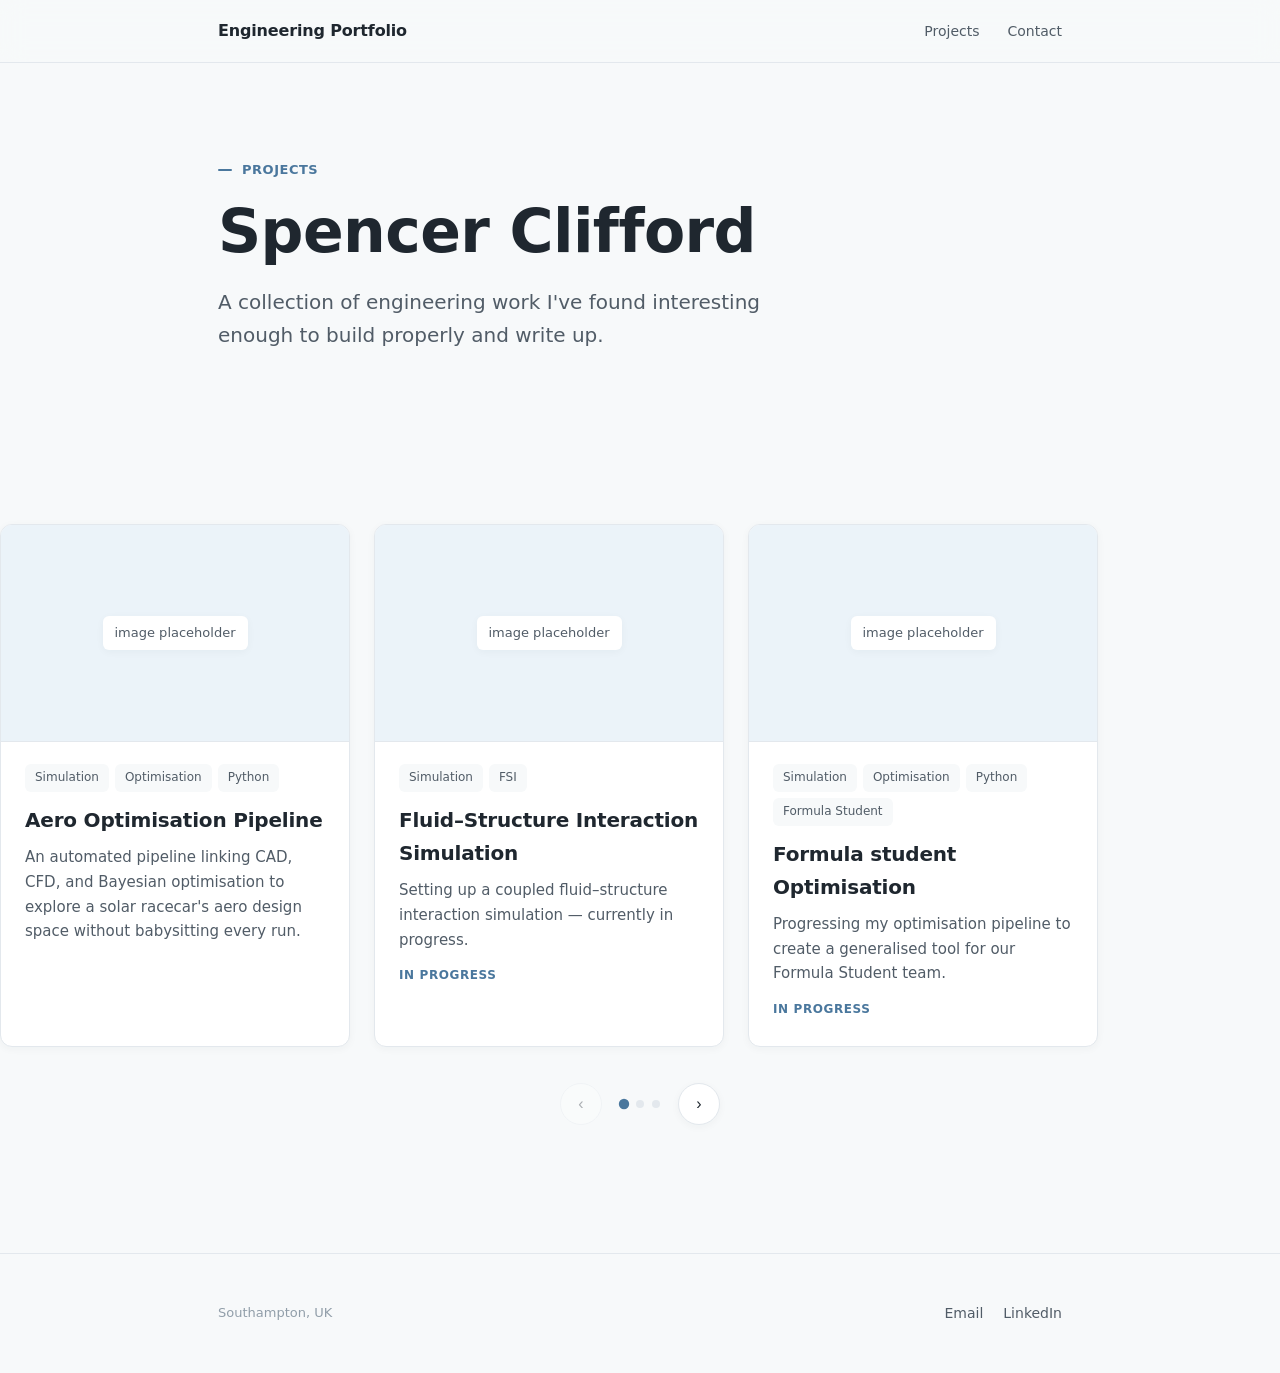
==== index.html @ 6e12949c "Initial commit" ====
<!DOCTYPE html>
<html lang="en">
<head>
<meta charset="UTF-8">
<meta name="viewport" content="width=device-width, initial-scale=1.0">
<title>Spencer Clifford - Projects</title>
<link rel="preconnect" href="https://fonts.googleapis.com">
<link rel="preconnect" href="https://fonts.gstatic.com" crossorigin>
<link href="https://fonts.googleapis.com/css2?family=Big+Shoulders:wght@600;700;800;900&family=Source+Sans+3:wght@400;500;600&family=JetBrains+Mono:wght@400;500;600&display=swap" rel="stylesheet">
<link rel="stylesheet" href="style.css">
</head>
<body>

<!--
  HOW TO ADD A NEW PROJECT
  1. Copy /project-template.html into /projects/ and rename it (e.g. projects/my-new-project.html).
  2. Fill in the bracketed placeholders in that file.
  3. Copy one <a class="project-card">...</a> block below, edit the title/tags/summary,
     point the href at your new file, and set the thumbnail label.
-->

<header class="site">
  <nav class="nav">
    <a class="brand" href="index.html">Engineering Portfolio</a>
    <ul>
      <li><a class="navlink" href="#projects">Projects</a></li>
      <li><a class="navlink" href="#contact">Contact</a></li>
    </ul>
  </nav>
</header>

<section class="hero">
  <div class="wrap">
    <div class="eyebrow">Projects</div>
    <h1>Spencer Clifford</h1>
    <p class="lede">A collection of engineering work I've found interesting enough to build properly and write up.</p>
  </div>
</section>

<section class="grid-section" id="projects">

  <div class="carousel-track" id="carouselTrack">

      <a class="project-card" href="projects/optimisation-pipeline.html">
        <div class="card-thumb"><span>image placeholder</span></div>
        <div class="card-body">
          <div class="tags">
            <span class="tag">Simulation</span>
            <span class="tag">Optimisation</span>
            <span class="tag">Python</span>
          </div>
          <h3>Aero Optimisation Pipeline</h3>
          <p>An automated pipeline linking CAD, CFD, and Bayesian optimisation to explore a solar racecar's aero design space without babysitting every run.</p>
        </div>
      </a>

      <a class="project-card" href="projects/fsi-simulation.html">
        <div class="card-thumb"><span>image placeholder</span></div>
        <div class="card-body">
          <div class="tags">
            <span class="tag">Simulation</span>
            <span class="tag">FSI</span>
          </div>
          <h3>Fluid–Structure Interaction Simulation</h3>
          <p>Setting up a coupled fluid–structure interaction simulation — currently in progress.</p>
          <span class="card-status">In progress</span>
        </div>
      </a>

            <a class="project-card" href="projects/sufst-optimisation.html">
        <div class="card-thumb"><span>image placeholder</span></div>
        <div class="card-body">
          <div class="tags">
            <span class="tag">Simulation</span>
            <span class="tag">Optimisation</span>
            <span class="tag">Python</span>
            <span class="tag">Formula Student</span>
          </div>
          <h3>Formula student Optimisation</h3>
          <p>Progressing my optimisation pipeline to create a generalised tool for our Formula Student team.</p>
          <span class="card-status">In progress</span>
        </div>
      </a>

  </div>

  <div class="wrap">
    <div class="carousel-controls">
      <button class="carousel-btn prev" type="button" aria-label="Previous project">‹</button>
      <div class="carousel-dots" id="carouselDots"></div>
      <button class="carousel-btn next" type="button" aria-label="Next project">›</button>
    </div>
  </div>
</section>

<footer class="site" id="contact">
  <div class="wrap">
    <div class="footer-inner">
      <div class="copyline">Southampton, UK</div>
      <div class="footer-links">
        <a href="mailto:spencercliff@outlook.com">Email</a>
        <a href="https://www.linkedin.com/in/spencer-clifford-a9a037270" target="_blank" rel="noopener">LinkedIn</a>
      </div>
    </div>
  </div>
</footer>

<script>
(function(){
  const track = document.getElementById('carouselTrack');
  if(!track) return;
  const cards = Array.from(track.children);
  const prevBtn = document.querySelector('.carousel-btn.prev');
  const nextBtn = document.querySelector('.carousel-btn.next');
  const dotsWrap = document.getElementById('carouselDots');

  cards.forEach((_, i) => {
    const dot = document.createElement('button');
    dot.type = 'button';
    dot.className = 'dot';
    dot.setAttribute('aria-label', 'Go to project ' + (i + 1));
    dot.addEventListener('click', () => scrollToCard(i));
    dotsWrap.appendChild(dot);
  });
  const dots = Array.from(dotsWrap.children);

  function scrollToCard(i){
    track.scrollTo({ left: cards[i].offsetLeft - track.offsetLeft, behavior: 'smooth' });
  }

  function currentIndex(){
    let closest = 0, closestDist = Infinity;
    cards.forEach((card, i) => {
      const dist = Math.abs((card.offsetLeft - track.offsetLeft) - track.scrollLeft);
      if(dist < closestDist){ closestDist = dist; closest = i; }
    });
    return closest;
  }

  function updateUI(){
    const i = currentIndex();
    dots.forEach((d, idx) => d.classList.toggle('active', idx === i));
    if(prevBtn) prevBtn.disabled = i === 0;
    if(nextBtn) nextBtn.disabled = i === cards.length - 1;
  }

  let raf;
  track.addEventListener('scroll', () => {
    cancelAnimationFrame(raf);
    raf = requestAnimationFrame(updateUI);
  });

  if(prevBtn) prevBtn.addEventListener('click', () => scrollToCard(Math.max(0, currentIndex() - 1)));
  if(nextBtn) nextBtn.addEventListener('click', () => scrollToCard(Math.min(cards.length - 1, currentIndex() + 1)));

  updateUI();
})();
</script>
</body>
</html>
---- style.css ----
:root {
  --bg: #f7f9fa;
  --bg-panel: #ffffff;
  --ink: #1f272f;
  --ink-soft: #515c67;
  --ink-faint: #919ea9;
  --line: #e3e8ed;
  --accent: #4a779d;
  --accent-soft: #ebf3f9;
  --radius: 12px;
  --radius-sm: 6px;
  --wrap: 900;
  --shadow-sm: 0 2px 8px rgba(31, 39, 47, 0.04);
  --shadow-md: 0 8px 24px rgba(31, 39, 47, 0.07);
}

* { box-sizing: border-box; }
html { scroll-behavior: smooth; }
body {
  margin: 0;
  background: var(--bg);
  color: var(--ink);
  font-family: system-ui, -apple-system, BlinkMacSystemFont, 'Segoe UI', Roboto, sans-serif;
  font-size: 16px;
  line-height: 1.65;
  -webkit-font-smoothing: antialiased;
}

h1, h2, h3 {
  font-weight: 600;
  margin: 0;
  color: var(--ink);
  letter-spacing: -0.01em;
}

.mono {
  font-family: ui-monospace, 'SF Mono', Menlo, Monaco, Consolas, monospace;
}

a { color: inherit; }

:focus-visible {
  outline: 2px solid var(--accent);
  outline-offset: 3px;
}

img { max-width: 100%; display: block; }

.wrap { max-width: calc(var(--wrap) * 1px); margin: 0 auto; padding: 0 28px; }

header.site {
  position: sticky; top: 0; z-index: 50;
  background: rgba(247, 249, 250, 0.85);
  backdrop-filter: blur(12px);
  border-bottom: 1px solid var(--line);
}

.nav {
  display: flex; align-items: center; justify-content: space-between;
  padding: 18px 28px; max-width: calc(var(--wrap) * 1px); margin: 0 auto;
}

.nav .brand {
  font-weight: 600; font-size: 16px; letter-spacing: -0.01em;
  text-decoration: none;
}

.nav ul { list-style: none; display: flex; gap: 28px; margin: 0; padding: 0; }

.nav a.navlink {
  text-decoration: none; font-size: 14px; font-weight: 500;
  color: var(--ink-soft);
  transition: color .2s ease;
}

.nav a.navlink:hover { color: var(--accent); }

.hero { padding: 96px 0 64px; }

.eyebrow {
  font-size: 13px; font-weight: 600; letter-spacing: 0.04em;
  text-transform: uppercase; color: var(--accent); margin-bottom: 16px;
  display: flex; align-items: center; gap: 10px;
}

.eyebrow::before {
  content: ''; display: inline-block; width: 14px; height: 2px;
  background: var(--accent); border-radius: 2px;
}

.hero h1 {
  font-size: clamp(38px, 6vw, 60px); font-weight: 700;
  line-height: 1.15; margin-bottom: 18px;
}

.hero .lede {
  font-size: clamp(17px, 2vw, 20px); color: var(--ink-soft);
  max-width: 580px; font-weight: 400;
}

.grid-section { padding: 48px 0 88px; }

.carousel-track {
  display: flex;
  gap: 24px;
  overflow-x: auto;
  scroll-snap-type: x mandatory;
  scroll-behavior: smooth;
  margin-top: 32px;
  padding: 8px max(28px, calc(50vw - (calc(var(--wrap) * 1px) / 2))) 20px;
  scrollbar-width: thin;
  scrollbar-color: var(--line) transparent;
}

.carousel-track::-webkit-scrollbar { height: 6px; }
.carousel-track::-webkit-scrollbar-thumb { background: var(--line); border-radius: 6px; }
.carousel-track::-webkit-scrollbar-thumb:hover { background: var(--accent); }

.carousel-controls {
  display: flex; align-items: center; justify-content: center;
  gap: 18px; margin-top: 16px;
}

.carousel-btn {
  flex: 0 0 auto;
  width: 42px; height: 42px;
  border-radius: 50%;
  border: 1px solid var(--line);
  background: var(--bg-panel);
  color: var(--ink);
  font-size: 16px;
  line-height: 1;
  cursor: pointer;
  display: flex; align-items: center; justify-content: center;
  box-shadow: var(--shadow-sm);
  transition: all .2s ease;
}

.carousel-btn:hover {
  border-color: var(--accent); color: var(--accent);
  box-shadow: var(--shadow-md); transform: translateY(-1px);
}

.carousel-btn:disabled { opacity: 0.35; cursor: default; transform: none; box-shadow: none; }
.carousel-btn:disabled:hover { border-color: var(--line); color: var(--ink); }

.carousel-dots { display: flex; align-items: center; gap: 8px; }

.carousel-dots .dot {
  width: 8px; height: 8px; border-radius: 50%;
  border: none; background: var(--line);
  padding: 0; cursor: pointer;
  transition: all .2s ease;
}

.carousel-dots .dot:hover { background: var(--ink-faint); }
.carousel-dots .dot.active {
  background: var(--accent); transform: scale(1.3);
}

.project-card {
  display: block;
  flex: 0 0 clamp(270px, 75vw, 350px);
  scroll-snap-align: start;
  text-decoration: none;
  border: 1px solid var(--line);
  background: var(--bg-panel);
  border-radius: var(--radius);
  overflow: hidden;
  box-shadow: var(--shadow-sm);
  transition: transform .25s ease, box-shadow .25s ease, border-color .25s ease;
}

.project-card:hover {
  border-color: rgba(74, 119, 157, 0.35);
  transform: translateY(-4px);
  box-shadow: var(--shadow-md);
}

.card-thumb {
  aspect-ratio: 16/10;
  background: var(--accent-soft);
  display: flex; align-items: center; justify-content: center;
  border-bottom: 1px solid var(--line);
}

.card-thumb span {
  font-size: 13px; font-weight: 500; color: var(--ink-soft);
  background: var(--bg-panel);
  padding: 6px 12px;
  border-radius: var(--radius-sm);
  box-shadow: var(--shadow-sm);
}

.card-body { padding: 22px 24px 24px; }
.card-body .tags { display: flex; flex-wrap: wrap; gap: 6px; margin-bottom: 12px; }

.card-body .tag {
  font-size: 12px; font-weight: 500;
  padding: 4px 10px; background: var(--bg);
  border-radius: var(--radius-sm); color: var(--ink-soft);
}

.card-body h3 { font-size: 20px; margin-bottom: 8px; }
.card-body p { margin: 0; font-size: 15px; color: var(--ink-soft); }

.card-status {
  display: inline-block; margin-top: 14px;
  font-size: 12px; font-weight: 600;
  color: var(--accent); text-transform: uppercase; letter-spacing: 0.05em;
}

.project-hero { padding: 56px 0 40px; }

.back-link {
  display: inline-flex; align-items: center; gap: 6px;
  font-size: 14px; font-weight: 500;
  text-decoration: none; color: var(--ink-soft); margin-bottom: 28px;
  transition: color .2s ease;
}

.back-link:hover { color: var(--accent); }

.project-hero h1 { font-size: clamp(32px, 5vw, 48px); margin-bottom: 16px; }
.project-hero .tags { display: flex; flex-wrap: wrap; gap: 8px; margin-bottom: 24px; }

.project-hero .tag {
  font-size: 13px; font-weight: 500;
  padding: 6px 12px; background: var(--bg-panel);
  border: 1px solid var(--line); border-radius: var(--radius-sm);
  color: var(--ink-soft);
}

.project-hero .lede { font-size: 18px; color: var(--ink-soft); max-width: 640px; }

.detail-section { padding: 48px 0; border-top: 1px solid var(--line); }

.detail-section h2 {
  font-size: 12px; font-weight: 700;
  text-transform: uppercase; letter-spacing: 0.08em; color: var(--ink-faint);
  margin-bottom: 20px;
}

.detail-section .body { max-width: 680px; color: var(--ink-soft); font-size: 16.5px; }
.detail-section .body p + p { margin-top: 16px; }
.detail-section .body ul { padding-left: 20px; margin: 16px 0 0; }
.detail-section .body li + li { margin-top: 8px; }

.tool-list { display: flex; flex-wrap: wrap; gap: 8px; }

.tool-list .tag {
  font-size: 13px; font-weight: 500; padding: 6px 14px;
  background: var(--bg-panel); border: 1px solid var(--line);
  border-radius: var(--radius-sm); color: var(--ink-soft);
}

.gallery { display: grid; grid-template-columns: repeat(2, 1fr); gap: 20px; }
.gallery.single { grid-template-columns: 1fr; }

.img-placeholder {
  aspect-ratio: 4/3;
  border: 1px dashed var(--ink-faint);
  border-radius: var(--radius);
  display: flex; flex-direction: column; align-items: center; justify-content: center;
  gap: 6px; padding: 24px; text-align: center;
  background: var(--bg-panel);
  color: var(--ink-faint);
}

.img-placeholder .label { font-size: 13px; font-weight: 500; color: var(--ink-soft); }
.img-placeholder .hint { font-size: 13px; max-width: 240px; }

.placeholder-banner {
  margin-top: 20px;
  display: inline-flex; align-items: center; gap: 8px;
  font-size: 13px; font-weight: 500;
  color: var(--accent); background: var(--accent-soft);
  padding: 8px 14px; border-radius: var(--radius-sm);
}

footer.site { padding: 48px 0; border-top: 1px solid var(--line); margin-top: 40px; }

.footer-inner {
  display: flex; flex-wrap: wrap; align-items: center; justify-content: space-between; gap: 16px;
}

.footer-links { display: flex; gap: 20px; }

.footer-links a {
  text-decoration: none; font-size: 14px; font-weight: 500;
  color: var(--ink-soft); transition: color .2s ease;
}

.footer-links a:hover { color: var(--accent); }
.copyline { font-size: 13px; color: var(--ink-faint); }

@media (max-width: 720px) {
  .carousel-btn { display: none; }
  .gallery { grid-template-columns: 1fr; }
  .nav ul { gap: 16px; }
  .footer-inner { flex-direction: column; align-items: flex-start; }
}
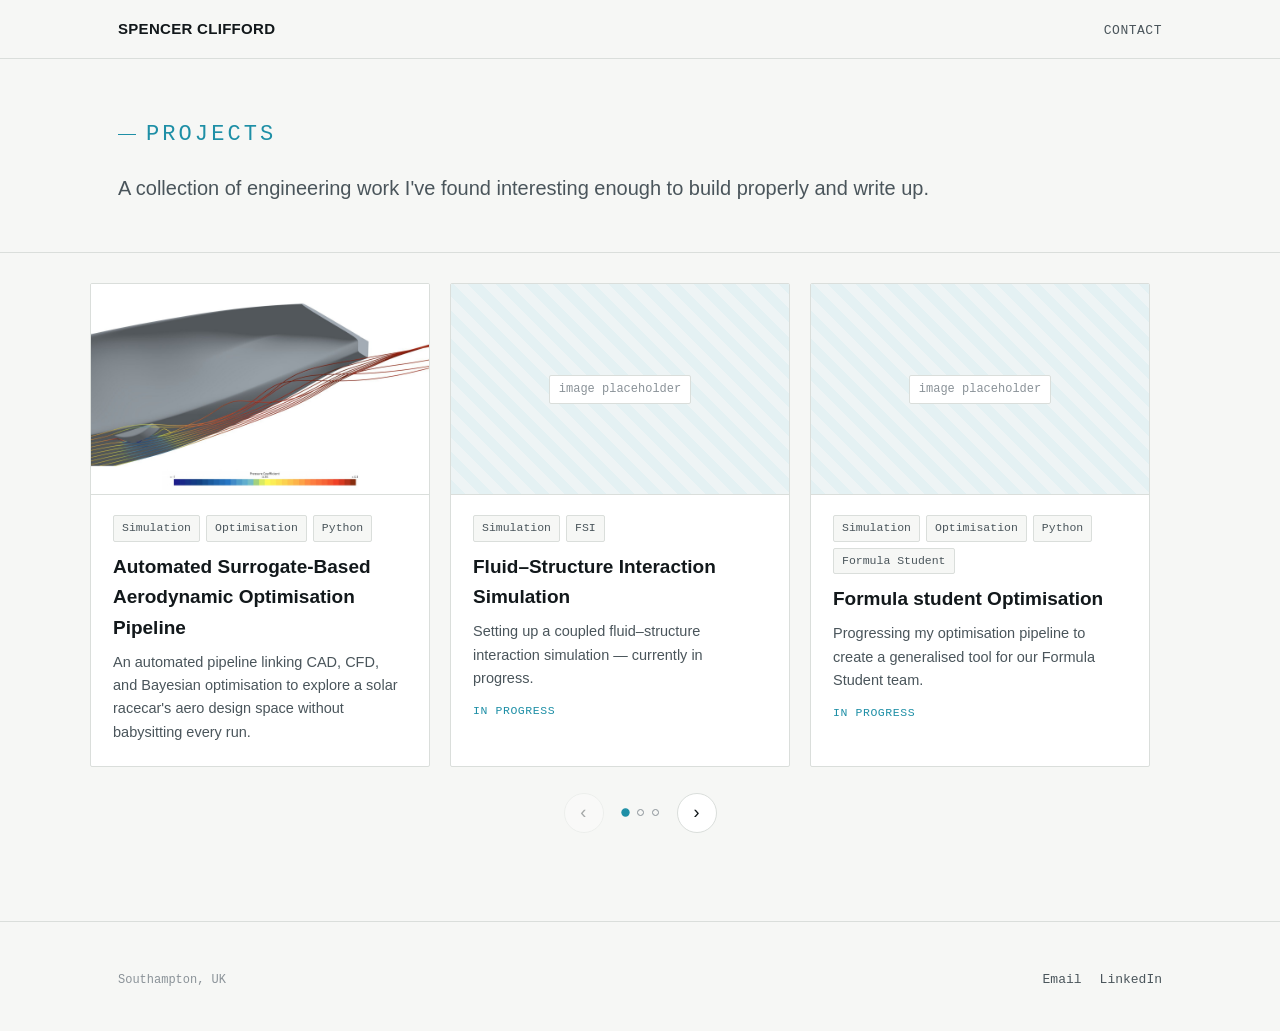
==== commit 8b8a9421: "Formatting Improvements" ====
--- a/index.html
+++ b/index.html
@@ -6,7 +6,7 @@
 <title>Spencer Clifford - Projects</title>
 <link rel="preconnect" href="https://fonts.googleapis.com">
 <link rel="preconnect" href="https://fonts.gstatic.com" crossorigin>
-<link href="https://fonts.googleapis.com/css2?family=Big+Shoulders:wght@600;700;800;900&family=Source+Sans+3:wght@400;500;600&family=JetBrains+Mono:wght@400;500;600&display=swap" rel="stylesheet">
+<link href="https://fonts.googleapis.com/css2?family=Space+Grotesk:wght@400;500;600;700&family=IBM+Plex+Sans:wght@400;500;600&family=IBM+Plex+Mono:wght@400;500&display=swap" rel="stylesheet">
 <link rel="stylesheet" href="style.css">
 </head>
 <body>
@@ -21,9 +21,8 @@
 
 <header class="site">
   <nav class="nav">
-    <a class="brand" href="index.html">Engineering Portfolio</a>
+    <a class="brand" href="index.html">SPENCER CLIFFORD</a>
     <ul>
-      <li><a class="navlink" href="#projects">Projects</a></li>
       <li><a class="navlink" href="#contact">Contact</a></li>
     </ul>
   </nav>
@@ -32,7 +31,6 @@
 <section class="hero">
   <div class="wrap">
     <div class="eyebrow">Projects</div>
-    <h1>Spencer Clifford</h1>
     <p class="lede">A collection of engineering work I've found interesting enough to build properly and write up.</p>
   </div>
 </section>
@@ -42,14 +40,14 @@
   <div class="carousel-track" id="carouselTrack">
 
       <a class="project-card" href="projects/optimisation-pipeline.html">
-        <div class="card-thumb"><span>image placeholder</span></div>
+          <div class="card-thumb"><img src="images/pipeline-wake-baseline.jpg" alt="Aero Optimisation Pipeline"></div>
         <div class="card-body">
           <div class="tags">
             <span class="tag">Simulation</span>
             <span class="tag">Optimisation</span>
             <span class="tag">Python</span>
           </div>
-          <h3>Aero Optimisation Pipeline</h3>
+          <h3>Automated Surrogate-Based Aerodynamic Optimisation Pipeline</h3>
           <p>An automated pipeline linking CAD, CFD, and Bayesian optimisation to explore a solar racecar's aero design space without babysitting every run.</p>
         </div>
       </a>
--- a/style.css
+++ b/style.css
@@ -1,302 +1,401 @@
-:root {
-  --bg: #f7f9fa;
-  --bg-panel: #ffffff;
-  --ink: #1f272f;
-  --ink-soft: #515c67;
-  --ink-faint: #919ea9;
-  --line: #e3e8ed;
-  --accent: #4a779d;
-  --accent-soft: #ebf3f9;
-  --radius: 12px;
-  --radius-sm: 6px;
-  --wrap: 900;
-  --shadow-sm: 0 2px 8px rgba(31, 39, 47, 0.04);
-  --shadow-md: 0 8px 24px rgba(31, 39, 47, 0.07);
-}
-
-* { box-sizing: border-box; }
-html { scroll-behavior: smooth; }
-body {
-  margin: 0;
-  background: var(--bg);
-  color: var(--ink);
-  font-family: system-ui, -apple-system, BlinkMacSystemFont, 'Segoe UI', Roboto, sans-serif;
-  font-size: 16px;
-  line-height: 1.65;
-  -webkit-font-smoothing: antialiased;
-}
-
-h1, h2, h3 {
-  font-weight: 600;
-  margin: 0;
-  color: var(--ink);
-  letter-spacing: -0.01em;
-}
-
-.mono {
-  font-family: ui-monospace, 'SF Mono', Menlo, Monaco, Consolas, monospace;
-}
-
-a { color: inherit; }
-
-:focus-visible {
-  outline: 2px solid var(--accent);
-  outline-offset: 3px;
-}
-
-img { max-width: 100%; display: block; }
-
-.wrap { max-width: calc(var(--wrap) * 1px); margin: 0 auto; padding: 0 28px; }
-
-header.site {
-  position: sticky; top: 0; z-index: 50;
-  background: rgba(247, 249, 250, 0.85);
-  backdrop-filter: blur(12px);
-  border-bottom: 1px solid var(--line);
-}
-
-.nav {
-  display: flex; align-items: center; justify-content: space-between;
-  padding: 18px 28px; max-width: calc(var(--wrap) * 1px); margin: 0 auto;
-}
-
+/* ==========================================================================
+   Portfolio template — shared stylesheet
+   Used by index.html and every page in /projects/
+   ========================================================================== */
+
+:root{
+  --bg:#f6f7f5;
+  --bg-panel:#ffffff;
+  --ink:#12181b;
+  --ink-soft:#4a555b;
+  --ink-faint:#8a9298;
+  --line:#dadedb;
+  --accent:#1e8fa6;
+  --accent-soft:#e4f1f3;
+  --radius:2px;
+  --wrap:1100px;
+}
+
+*{ box-sizing:border-box; }
+html{ scroll-behavior:smooth; }
+body{
+  margin:0;
+  background:var(--bg);
+  color:var(--ink);
+  font-family:'Source Sans 3', sans-serif;
+  font-size:16px;
+  line-height:1.6;
+  -webkit-font-smoothing:antialiased;
+}
+h1,h2,h3{
+  font-family:'Source Sans 3', sans-serif;
+  font-weight:700;
+  margin:0;
+  color:var(--ink);
+  letter-spacing:0;
+}
+.mono{ font-family:'JetBrains Mono', monospace; }
+a{ color:inherit; }
+:focus-visible{ outline:2px solid var(--accent); outline-offset:3px; }
+img{ max-width:100%; display:block; }
+
+.wrap{ max-width:var(--wrap); margin:0 auto; padding:0 28px; }
+
+/* ---------- Header ---------- */
+header.site{
+  position:sticky; top:0; z-index:50;
+  background:rgba(246,247,245,0.92);
+  backdrop-filter:blur(6px);
+  border-bottom:1px solid var(--line);
+}
+.nav{
+  display:flex; align-items:center; justify-content:space-between;
+  padding:16px 28px; max-width:var(--wrap); margin:0 auto;
+}
 .nav .brand {
-  font-weight: 600; font-size: 16px; letter-spacing: -0.01em;
+  font-family: 'Space Grotesk', sans-serif;
+  font-weight: 600; 
+  font-size: 15px; 
+  letter-spacing: 0.02em;
   text-decoration: none;
 }
-
-.nav ul { list-style: none; display: flex; gap: 28px; margin: 0; padding: 0; }
-
+.nav ul{ list-style:none; display:flex; gap:24px; margin:0; padding:0; }
 .nav a.navlink {
-  text-decoration: none; font-size: 14px; font-weight: 500;
+  text-decoration: none; 
+  font-size: 13px; 
+  letter-spacing: 0.04em;
+  text-transform: uppercase; 
   color: var(--ink-soft);
-  transition: color .2s ease;
-}
-
-.nav a.navlink:hover { color: var(--accent); }
-
-.hero { padding: 96px 0 64px; }
-
-.eyebrow {
-  font-size: 13px; font-weight: 600; letter-spacing: 0.04em;
-  text-transform: uppercase; color: var(--accent); margin-bottom: 16px;
-  display: flex; align-items: center; gap: 10px;
-}
-
-.eyebrow::before {
-  content: ''; display: inline-block; width: 14px; height: 2px;
-  background: var(--accent); border-radius: 2px;
-}
-
-.hero h1 {
-  font-size: clamp(38px, 6vw, 60px); font-weight: 700;
-  line-height: 1.15; margin-bottom: 18px;
-}
-
-.hero .lede {
-  font-size: clamp(17px, 2vw, 20px); color: var(--ink-soft);
-  max-width: 580px; font-weight: 400;
-}
-
-.grid-section { padding: 48px 0 88px; }
-
-.carousel-track {
-  display: flex;
-  gap: 24px;
-  overflow-x: auto;
-  scroll-snap-type: x mandatory;
-  scroll-behavior: smooth;
-  margin-top: 32px;
-  padding: 8px max(28px, calc(50vw - (calc(var(--wrap) * 1px) / 2))) 20px;
-  scrollbar-width: thin;
-  scrollbar-color: var(--line) transparent;
-}
-
-.carousel-track::-webkit-scrollbar { height: 6px; }
-.carousel-track::-webkit-scrollbar-thumb { background: var(--line); border-radius: 6px; }
-.carousel-track::-webkit-scrollbar-thumb:hover { background: var(--accent); }
-
-.carousel-controls {
-  display: flex; align-items: center; justify-content: center;
-  gap: 18px; margin-top: 16px;
-}
-
-.carousel-btn {
-  flex: 0 0 auto;
-  width: 42px; height: 42px;
-  border-radius: 50%;
-  border: 1px solid var(--line);
+  font-family: 'IBM Plex Mono', monospace; /* Changed from JetBrains Mono */
+  transition: color .15s ease;
+}
+.nav a.navlink:hover{ color:var(--accent); }
+
+/* ---------- Hero (homepage) ---------- */
+.hero{ padding:58px 0 28px; border-bottom:1px solid var(--line); }
+.eyebrow{
+  font-family:'JetBrains Mono', monospace;
+  font-size:22px; letter-spacing:0.14em; text-transform:uppercase;
+  color:var(--accent); margin-bottom:16px;
+  display:flex; align-items:center; gap:10px;
+}
+.eyebrow::before{ content:''; display:inline-block; width:18px; height:1px; background:var(--accent); }
+.hero h1{ font-size:clamp(40px, 7vw, 66px); font-weight:800; margin-bottom:14px; }
+.hero .lede { font-family: 'IBM Plex Sans', sans-serif; font-size: clamp(18px, 2vw, 20px); color: var(--ink-soft); max-width: 1200px; }
+
+/* ---------- Project carousel ---------- */
+.grid-section{ padding:28px 0 88px; }
+
+.carousel-track{
+  display:flex;
+  gap:20px;
+  overflow-x:auto;
+  scroll-snap-type:x mandatory;
+  scroll-behavior:smooth;
+  margin-top:2;
+  padding-top:2px;
+  padding-bottom:14px;
+  padding-left:max(28px, calc(50vw - (var(--wrap) / 2)));
+  padding-right:max(28px, calc(50vw - (var(--wrap) / 2)));
+  scrollbar-width:thin;
+  scrollbar-color:var(--line) transparent;
+}
+.carousel-track::-webkit-scrollbar{ height:6px; }
+.carousel-track::-webkit-scrollbar-thumb{ background:var(--line); border-radius:6px; }
+.carousel-track::-webkit-scrollbar-thumb:hover{ background:var(--accent); }
+
+.carousel-controls{
+  display:flex;
+  align-items:center;
+  justify-content:center;
+  gap:18px;
+  margin-top:12px;
+}
+
+.carousel-btn{
+  flex:0 0 auto;
+  width:40px; height:40px;
+  border-radius:50%;
+  border:1px solid var(--line);
+  background:var(--bg-panel);
+  color:var(--ink);
+  font-family:'JetBrains Mono', monospace;
+  font-size:18px;
+  line-height:1;
+  cursor:pointer;
+  display:flex; align-items:center; justify-content:center;
+  transition:border-color .15s ease, color .15s ease, opacity .15s ease;
+}
+.carousel-btn:hover{ border-color:var(--accent); color:var(--accent); }
+.carousel-btn:disabled{ opacity:0.35; cursor:default; }
+.carousel-btn:disabled:hover{ border-color:var(--line); color:var(--ink); }
+
+.carousel-dots{
+  display:flex; align-items:center; gap:8px;
+}
+.carousel-dots .dot{
+  width:7px; height:7px; border-radius:50%;
+  border:1px solid var(--ink-faint);
+  background:transparent;
+  padding:0; cursor:pointer;
+  transition:background .15s ease, border-color .15s ease, transform .15s ease;
+}
+.carousel-dots .dot:hover{ border-color:var(--accent); }
+.carousel-dots .dot.active{
+  background:var(--accent); border-color:var(--accent); transform:scale(1.2);
+}
+
+.project-card{
+  display:block;
+  flex:0 0 clamp(250px, 78vw, 340px);
+  scroll-snap-align:start;
+  text-decoration:none;
+  border:1px solid var(--line);
+  background:var(--bg-panel);
+  border-radius:var(--radius);
+  overflow:hidden;
+  transition:border-color .15s ease, transform .15s ease;
+}
+.project-card:hover{ border-color:var(--accent); transform:translateY(-2px); }
+.card-thumb{
+  aspect-ratio:16/10;
+  background:
+    repeating-linear-gradient(45deg, var(--accent-soft), var(--accent-soft) 10px, #eef4f5 10px, #eef4f5 20px);
+  display:flex; align-items:center; justify-content:center;
+  border-bottom:1px solid var(--line);
+}
+.card-thumb span{
+  font-family:'JetBrains Mono', monospace;
+  font-size:12px; color:var(--ink-faint);
+  background:var(--bg-panel);
+  padding:4px 9px;
+  border:1px solid var(--line);
+  border-radius:var(--radius);
+}
+.card-body{ padding:20px 22px 22px; }
+.card-body .tags{ display:flex; flex-wrap:wrap; gap:6px; margin-bottom:10px; }
+.card-body .tag{
+  font-size:11.5px; font-family:'JetBrains Mono', monospace;
+  padding:3px 8px; background:var(--bg); border:1px solid var(--line);
+  border-radius:var(--radius); color:var(--ink-soft);
+}
+.card-body h3{ font-size:19px; margin-bottom:8px; }
+.card-body p{ margin:0; font-size:14.5px; color:var(--ink-soft); }
+.card-status{
+  display:inline-block; margin-top:12px;
+  font-family:'JetBrains Mono', monospace; font-size:11.5px;
+  color:var(--accent); text-transform:uppercase; letter-spacing:0.05em;
+}
+
+/* ---------- Project detail page ---------- */
+.project-hero{ padding:56px 0 40px; border-bottom:1px solid var(--line); }
+.back-link{
+  display:inline-flex; align-items:center; gap:6px;
+  font-family:'JetBrains Mono', monospace; font-size:13px;
+  text-decoration:none; color:var(--ink-soft); margin-bottom:28px;
+}
+.back-link:hover{ color:var(--accent); }
+.project-hero h1{ font-size:clamp(30px, 5vw, 44px); margin-bottom:14px; }
+.project-hero .tags{ display:flex; flex-wrap:wrap; gap:8px; margin-bottom:20px; }
+.project-hero .tag{
+  font-size:12.5px; font-family:'JetBrains Mono', monospace;
+  padding:5px 11px; background:var(--bg-panel); border:1px solid var(--line);
+  border-radius:var(--radius); color:var(--ink-soft);
+}
+.project-hero .lede{ font-size:17px; color:var(--ink-soft); }
+.hero-flex{
+  display:flex;
+  align-items:center;
+  gap:40px;
+  margin-top:8px;
+}
+.hero-flex .lede{ flex:1 1 460; max-width:460px; }
+.hero-flex .hero-diagram{
+  flex:0 1 460px;
+  width:460px;
+  max-width:100%;
+  border:1px solid var(--line);
+  border-radius:var(--radius);
+  background:#fff;
+  margin-top:0;
+}
+@media (max-width: 720px){
+  .hero-flex{ flex-direction:column; }
+  .hero-flex .lede{ max-width:none; }
+}
+
+.detail-section{ padding:48px 0; border-bottom:1px solid var(--line); }
+.detail-section:last-of-type{ border-bottom:none; }
+.detail-section h2{
+  font-size:13px; font-family:'JetBrains Mono', monospace;
+  text-transform:uppercase; letter-spacing:0.1em; color:var(--ink-faint);
+  margin-bottom:18px;
+}
+.detail-section .body{ max-width:900px; color:var(--ink-soft); font-size:16px; }
+.detail-section .body p + p{ margin-top:14px; }
+.detail-section .body ul{ padding-left:20px; margin:14px 0 0; }
+.detail-section .body li + li{ margin-top:8px; }
+
+.tool-list{ display:flex; flex-wrap:wrap; gap:8px; }
+.tool-list .tag{
+  font-size:13px; padding:6px 12px; background:var(--bg-panel);
+  border:1px solid var(--line); border-radius:var(--radius); color:var(--ink-soft);
+}
+
+/* Image gallery / placeholders */
+.gallery{
+  display:grid; grid-template-columns:repeat(2, 1fr); gap:16px;
+}
+.gallery.single{ grid-template-columns:1fr; }
+.img-placeholder{
+  aspect-ratio:4/3;
+  border:1px dashed var(--ink-faint);
+  border-radius:var(--radius);
+  display:flex; flex-direction:column; align-items:center; justify-content:center;
+  gap:6px; padding:20px; text-align:center;
+  background:var(--bg-panel);
+  color:var(--ink-faint);
+}
+.img-placeholder .label{
+  font-family:'JetBrains Mono', monospace; font-size:12px;
+}
+.img-placeholder .hint{ font-size:12px; max-width:220px; }
+.img-item{
+  aspect-ratio:4/3;
+  border-radius:var(--radius);
+  overflow:hidden;
+  background:var(--bg-panel);
+}
+.img-item img{
+  width:100%;
+  height:100%;
+  object-fit:contain;
+  display:block;
+}
+
+/* ---------- Story flow (image-led narrative, used inside detail sections) ---------- */
+/* A vertical sequence of image + text pairs, alternating sides, so an image
+   sits directly next to the part of the write-up it illustrates instead of
+   being grouped into a gallery at the end of the section. */
+.story{
+  display:flex;
+  flex-direction:column;
+  gap:52px;
+}
+.story-block{
+  display:grid;
+  grid-template-columns:minmax(0,1.15fr) minmax(0,1fr);
+  gap:36px;
+  align-items:center;
+}
+.story-block.reverse{
+  grid-template-columns:minmax(0,1fr) minmax(0,1.15fr);
+}
+.story-block.reverse > .story-media{ order:2; }
+.story-block.reverse > .story-text{ order:1; }
+
+.story-media{
+  border:1px solid var(--line);
+  border-radius:var(--radius);
+  overflow:hidden;
+  background:var(--bg-panel);
+}
+.story-media.fit-content {
   background: var(--bg-panel);
-  color: var(--ink);
-  font-size: 16px;
-  line-height: 1;
-  cursor: pointer;
-  display: flex; align-items: center; justify-content: center;
-  box-shadow: var(--shadow-sm);
-  transition: all .2s ease;
-}
-
-.carousel-btn:hover {
-  border-color: var(--accent); color: var(--accent);
-  box-shadow: var(--shadow-md); transform: translateY(-1px);
-}
-
-.carousel-btn:disabled { opacity: 0.35; cursor: default; transform: none; box-shadow: none; }
-.carousel-btn:disabled:hover { border-color: var(--line); color: var(--ink); }
-
-.carousel-dots { display: flex; align-items: center; gap: 8px; }
-
-.carousel-dots .dot {
-  width: 8px; height: 8px; border-radius: 50%;
-  border: none; background: var(--line);
-  padding: 0; cursor: pointer;
-  transition: all .2s ease;
-}
-
-.carousel-dots .dot:hover { background: var(--ink-faint); }
-.carousel-dots .dot.active {
-  background: var(--accent); transform: scale(1.3);
-}
-
-.project-card {
-  display: block;
-  flex: 0 0 clamp(270px, 75vw, 350px);
-  scroll-snap-align: start;
-  text-decoration: none;
-  border: 1px solid var(--line);
-  background: var(--bg-panel);
-  border-radius: var(--radius);
-  overflow: hidden;
-  box-shadow: var(--shadow-sm);
-  transition: transform .25s ease, box-shadow .25s ease, border-color .25s ease;
-}
-
-.project-card:hover {
-  border-color: rgba(74, 119, 157, 0.35);
-  transform: translateY(-4px);
-  box-shadow: var(--shadow-md);
-}
-
-.card-thumb {
-  aspect-ratio: 16/10;
-  background: var(--accent-soft);
-  display: flex; align-items: center; justify-content: center;
-  border-bottom: 1px solid var(--line);
-}
-
-.card-thumb span {
-  font-size: 13px; font-weight: 500; color: var(--ink-soft);
-  background: var(--bg-panel);
-  padding: 6px 12px;
-  border-radius: var(--radius-sm);
-  box-shadow: var(--shadow-sm);
-}
-
-.card-body { padding: 22px 24px 24px; }
-.card-body .tags { display: flex; flex-wrap: wrap; gap: 6px; margin-bottom: 12px; }
-
-.card-body .tag {
-  font-size: 12px; font-weight: 500;
-  padding: 4px 10px; background: var(--bg);
-  border-radius: var(--radius-sm); color: var(--ink-soft);
-}
-
-.card-body h3 { font-size: 20px; margin-bottom: 8px; }
-.card-body p { margin: 0; font-size: 15px; color: var(--ink-soft); }
-
-.card-status {
-  display: inline-block; margin-top: 14px;
-  font-size: 12px; font-weight: 600;
-  color: var(--accent); text-transform: uppercase; letter-spacing: 0.05em;
-}
-
-.project-hero { padding: 56px 0 40px; }
-
-.back-link {
-  display: inline-flex; align-items: center; gap: 6px;
-  font-size: 14px; font-weight: 500;
-  text-decoration: none; color: var(--ink-soft); margin-bottom: 28px;
-  transition: color .2s ease;
-}
-
-.back-link:hover { color: var(--accent); }
-
-.project-hero h1 { font-size: clamp(32px, 5vw, 48px); margin-bottom: 16px; }
-.project-hero .tags { display: flex; flex-wrap: wrap; gap: 8px; margin-bottom: 24px; }
-
-.project-hero .tag {
-  font-size: 13px; font-weight: 500;
-  padding: 6px 12px; background: var(--bg-panel);
-  border: 1px solid var(--line); border-radius: var(--radius-sm);
-  color: var(--ink-soft);
-}
-
-.project-hero .lede { font-size: 18px; color: var(--ink-soft); max-width: 640px; }
-
-.detail-section { padding: 48px 0; border-top: 1px solid var(--line); }
-
-.detail-section h2 {
-  font-size: 12px; font-weight: 700;
-  text-transform: uppercase; letter-spacing: 0.08em; color: var(--ink-faint);
-  margin-bottom: 20px;
-}
-
-.detail-section .body { max-width: 680px; color: var(--ink-soft); font-size: 16.5px; }
-.detail-section .body p + p { margin-top: 16px; }
-.detail-section .body ul { padding-left: 20px; margin: 16px 0 0; }
-.detail-section .body li + li { margin-top: 8px; }
-
-.tool-list { display: flex; flex-wrap: wrap; gap: 8px; }
-
-.tool-list .tag {
-  font-size: 13px; font-weight: 500; padding: 6px 14px;
-  background: var(--bg-panel); border: 1px solid var(--line);
-  border-radius: var(--radius-sm); color: var(--ink-soft);
-}
-
-.gallery { display: grid; grid-template-columns: repeat(2, 1fr); gap: 20px; }
-.gallery.single { grid-template-columns: 1fr; }
-
-.img-placeholder {
-  aspect-ratio: 4/3;
-  border: 1px dashed var(--ink-faint);
-  border-radius: var(--radius);
-  display: flex; flex-direction: column; align-items: center; justify-content: center;
-  gap: 6px; padding: 24px; text-align: center;
-  background: var(--bg-panel);
-  color: var(--ink-faint);
-}
-
-.img-placeholder .label { font-size: 13px; font-weight: 500; color: var(--ink-soft); }
-.img-placeholder .hint { font-size: 13px; max-width: 240px; }
-
-.placeholder-banner {
-  margin-top: 20px;
-  display: inline-flex; align-items: center; gap: 8px;
-  font-size: 13px; font-weight: 500;
-  color: var(--accent); background: var(--accent-soft);
-  padding: 8px 14px; border-radius: var(--radius-sm);
-}
-
-footer.site { padding: 48px 0; border-top: 1px solid var(--line); margin-top: 40px; }
-
-.footer-inner {
-  display: flex; flex-wrap: wrap; align-items: center; justify-content: space-between; gap: 16px;
-}
-
-.footer-links { display: flex; gap: 20px; }
-
-.footer-links a {
-  text-decoration: none; font-size: 14px; font-weight: 500;
-  color: var(--ink-soft); transition: color .2s ease;
-}
-
-.footer-links a:hover { color: var(--accent); }
-.copyline { font-size: 13px; color: var(--ink-faint); }
-
-@media (max-width: 720px) {
-  .carousel-btn { display: none; }
-  .gallery { grid-template-columns: 1fr; }
-  .nav ul { gap: 16px; }
-  .footer-inner { flex-direction: column; align-items: flex-start; }
-}+  height: auto;
+  align-self: center;
+  padding: 16px;
+}
+.story-media.fit-content img {
+  aspect-ratio: auto;
+  height: auto;
+  width: 100%;
+  margin: 0 auto;
+}
+.story-media img.img-shrink-75 {
+  max-width: 75%;
+}
+.story-media img.img-shrink-50 {
+  max-width: 50%;
+}
+.story-media img.img-shrink-65 {
+  max-width: 65%;
+}
+.story-media img{
+  width:100%;
+  aspect-ratio:4/3;
+  object-fit:contain;
+  background:var(--bg-panel);
+  display:block;
+}
+.story-media .img-placeholder{
+  width:100%;
+  height:100%;
+  border:none;
+  border-radius:0;
+}
+.story-media.two-up{
+  display:grid;
+  grid-template-columns:1fr 1fr;
+  gap:1px;
+  background:var(--line);
+}
+.story-media.two-up img,
+.story-media.two-up .img-placeholder{ aspect-ratio:4/3; }
+
+.story-caption{
+  margin-top:10px;
+  font-family:'JetBrains Mono', monospace;
+  font-size:11.5px;
+  color:var(--ink-faint);
+  line-height:1.5;
+}
+
+.story-text{ color:var(--ink-soft); font-size:15.5px; }
+.story-text p{ margin:0; }
+.story-text p + p{ margin-top:14px; }
+.story-text ul{ padding-left:20px; margin:14px 0 0; }
+.story-text li + li{ margin-top:8px; }
+
+@media (max-width: 820px){
+  .story-block,
+  .story-block.reverse{
+    grid-template-columns:1fr;
+    gap:20px;
+  }
+  .story-block > .story-media,
+  .story-block.reverse > .story-media{ order:1; }
+  .story-block > .story-text,
+  .story-block.reverse > .story-text{ order:2; }
+}
+
+/* Placeholder banner for in-progress project pages */
+.placeholder-banner{
+  margin-top:18px;
+  display:inline-flex; align-items:center; gap:8px;
+  font-family:'JetBrains Mono', monospace; font-size:12.5px;
+  color:var(--accent); background:var(--accent-soft);
+  padding:7px 12px; border-radius:var(--radius);
+}
+
+/* ---------- Footer ---------- */
+footer.site{ padding:48px 0 40px; border-top:1px solid var(--line); }
+.footer-inner{
+  display:flex; flex-wrap:wrap; align-items:center; justify-content:space-between; gap:16px;
+}
+.footer-links{ display:flex; gap:18px; }
+.footer-links a{
+  text-decoration:none; font-family:'JetBrains Mono', monospace; font-size:13px;
+  color:var(--ink-soft); border-bottom:1px solid transparent;
+  transition:color .15s ease, border-color .15s ease;
+}
+.footer-links a:hover{ color:var(--accent); border-color:var(--accent); }
+.copyline{ font-size:12px; color:var(--ink-faint); font-family:'JetBrains Mono', monospace; }
+
+/* ---------- Responsive ---------- */
+@media (max-width: 720px){
+  .carousel-btn{ display:none; }
+  .gallery{ grid-template-columns:1fr; }
+  .nav ul{ gap:14px; }
+  .footer-inner{ flex-direction:column; align-items:flex-start; }
+}
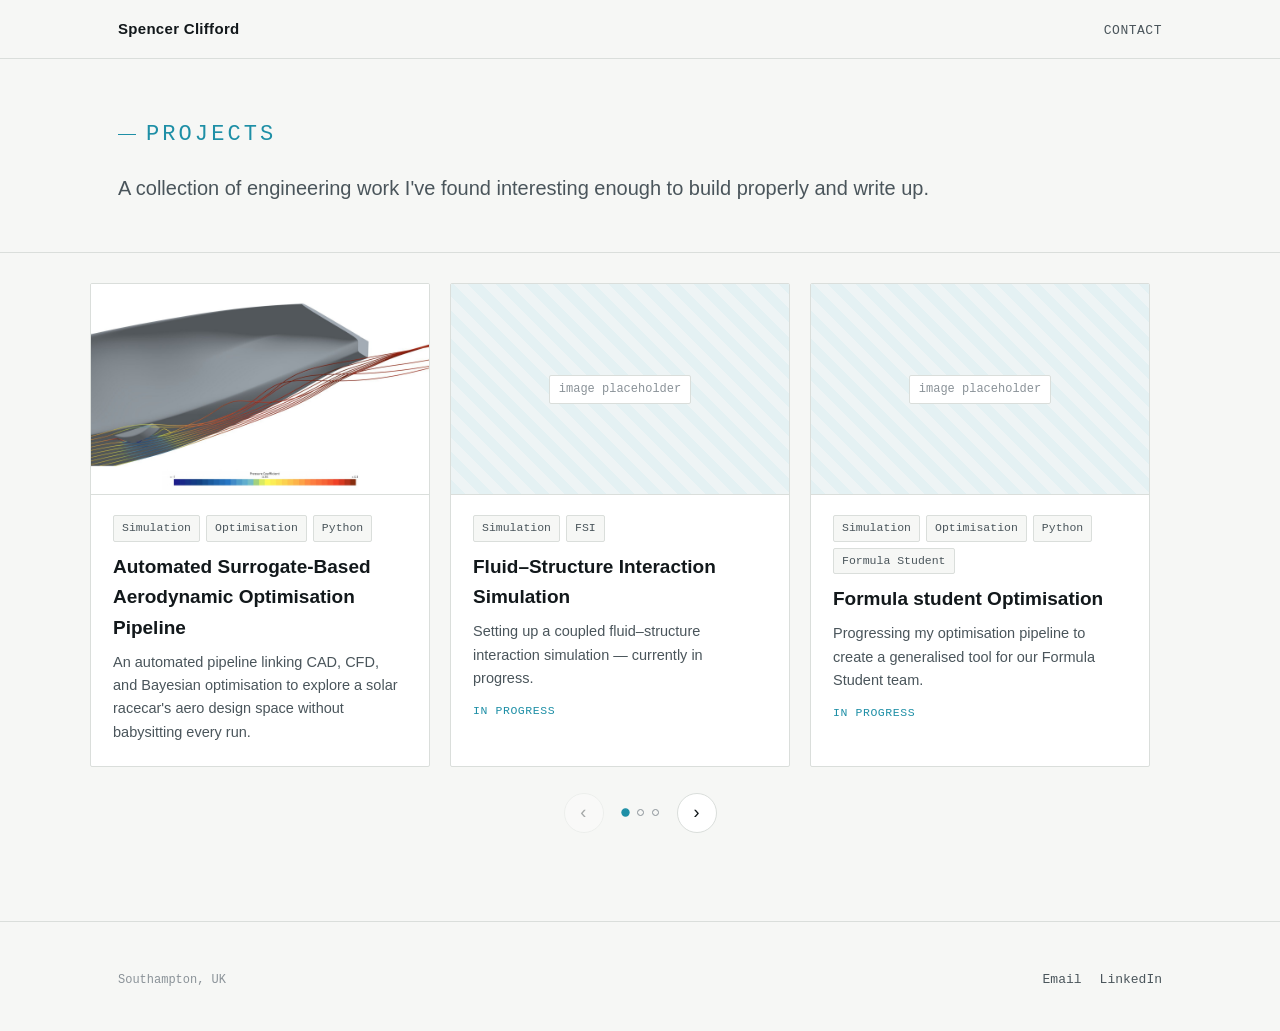
==== commit 54ff7bcd: "FSI" ====
--- a/index.html
+++ b/index.html
@@ -21,7 +21,7 @@
 
 <header class="site">
   <nav class="nav">
-    <a class="brand" href="index.html">SPENCER CLIFFORD</a>
+    <a class="brand" href="index.html">Spencer Clifford</a>
     <ul>
       <li><a class="navlink" href="#contact">Contact</a></li>
     </ul>
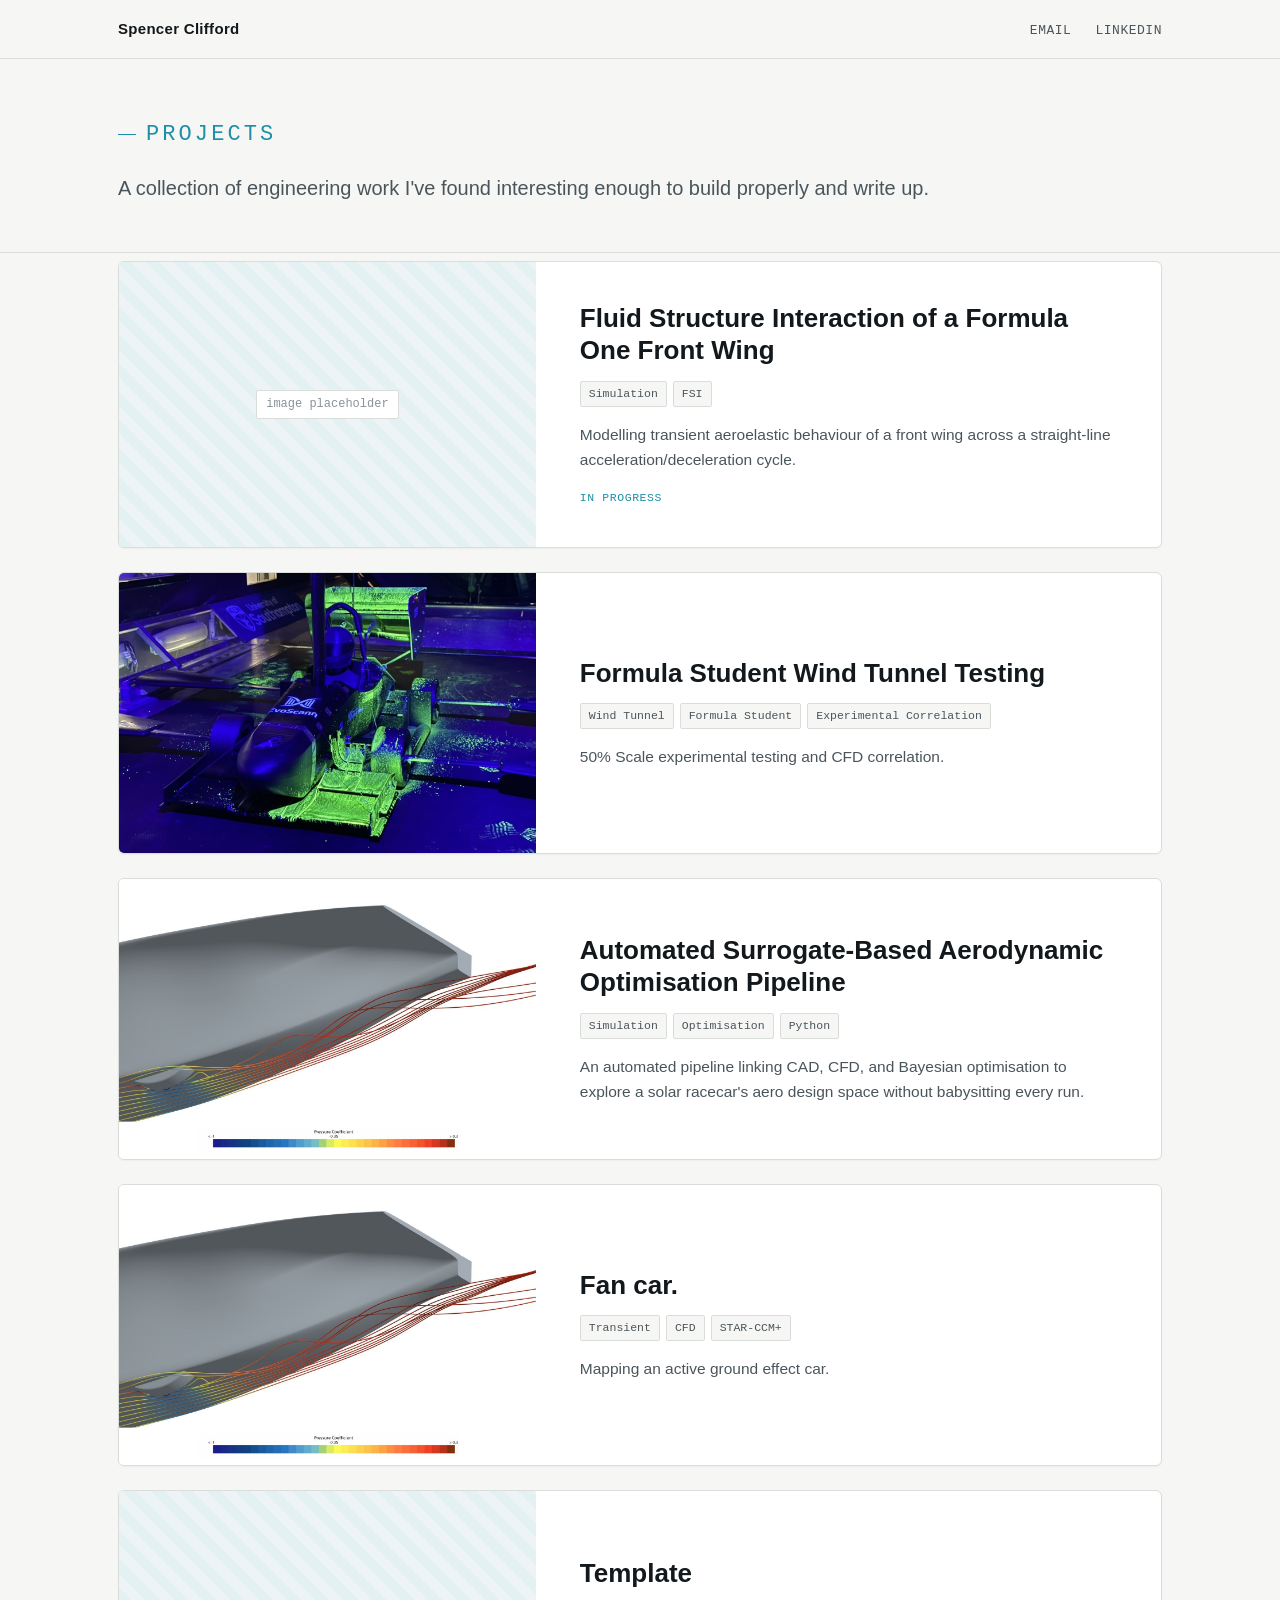
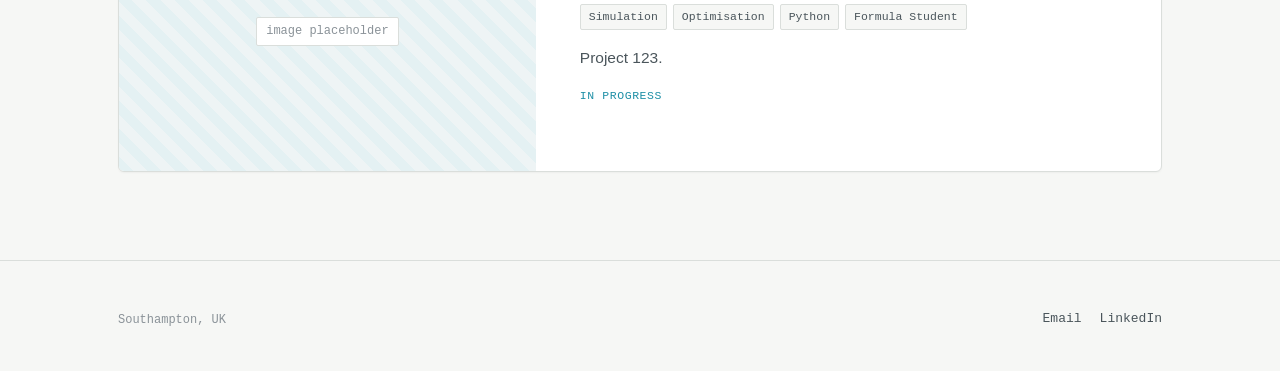
==== commit f32d2953: "Formatting and added projects" ====
--- a/index.html
+++ b/index.html
@@ -15,15 +15,18 @@
   HOW TO ADD A NEW PROJECT
   1. Copy /project-template.html into /projects/ and rename it (e.g. projects/my-new-project.html).
   2. Fill in the bracketed placeholders in that file.
-  3. Copy one <a class="project-card">...</a> block below, edit the title/tags/summary,
-     point the href at your new file, and set the thumbnail label.
+  3. Copy one <a class="project-row">...</a> block below, edit the title/tags/summary,
+     point the href at your new file, and set the thumbnail image or placeholder.
+  4. Image sits on the left by default. Add class="project-row reverse" to flip a specific
+     row's image to the right if you ever want one.
 -->
 
 <header class="site">
   <nav class="nav">
     <a class="brand" href="index.html">Spencer Clifford</a>
     <ul>
-      <li><a class="navlink" href="#contact">Contact</a></li>
+      <li><a class="navlink" href="mailto:spencercliff@outlook.com">Email</a></li>
+      <li><a class="navlink" href="https://www.linkedin.com/in/spencer-clifford-a9a037270" target="_blank" rel="noopener">LinkedIn</a></li>
     </ul>
   </nav>
 </header>
@@ -36,58 +39,78 @@
 </section>
 
 <section class="grid-section" id="projects">
+  <div class="wrap">
 
-  <div class="carousel-track" id="carouselTrack">
+  <div class="project-list">
 
-      <a class="project-card" href="projects/optimisation-pipeline.html">
-          <div class="card-thumb"><img src="images/pipeline-wake-baseline.jpg" alt="Aero Optimisation Pipeline"></div>
-        <div class="card-body">
+      <a class="project-row" href="projects/fsi-simulation.html">
+        <div class="row-media"><span>image placeholder</span></div>
+        <div class="row-body">
+          <h3>Fluid Structure Interaction of a Formula One Front Wing</h3>
+          <div class="tags">
+            <span class="tag">Simulation</span>
+            <span class="tag">FSI</span>
+          </div>
+          <p>Modelling transient aeroelastic behaviour of a front wing across a straight-line acceleration/deceleration cycle.</p>
+          <span class="row-status">In progress</span>
+        </div>
+      </a>
+
+      <a class="project-row" href="projects/sufst-wt.html">
+        <div class="row-media"><img src="images/WT/flow-vis-front-2.jpg" alt="SUFST Wind Tunnel img"></div>
+        <div class="row-body">
+          <h3>Formula Student Wind Tunnel Testing</h3>
+          <div class="tags">
+            <span class="tag">Wind Tunnel</span>
+            <span class="tag">Formula Student</span>
+            <span class="tag">Experimental Correlation</span>
+          </div>
+          <p>50% Scale experimental testing and CFD correlation.</p>
+        </div>
+      </a>
+
+      <a class="project-row" href="projects/optimisation-pipeline.html">
+        <div class="row-media"><img src="images/pipeline-wake-baseline.jpg" alt="Aero Optimisation Pipeline"></div>
+        <div class="row-body">
+          <h3>Automated Surrogate-Based Aerodynamic Optimisation Pipeline</h3>
           <div class="tags">
             <span class="tag">Simulation</span>
             <span class="tag">Optimisation</span>
             <span class="tag">Python</span>
           </div>
-          <h3>Automated Surrogate-Based Aerodynamic Optimisation Pipeline</h3>
           <p>An automated pipeline linking CAD, CFD, and Bayesian optimisation to explore a solar racecar's aero design space without babysitting every run.</p>
         </div>
       </a>
 
-      <a class="project-card" href="projects/fsi-simulation.html">
-        <div class="card-thumb"><span>image placeholder</span></div>
-        <div class="card-body">
+      <a class="project-row" href="projects/ground-effect.html">
+        <div class="row-media"><img src="images/pipeline-wake-baseline.jpg" alt="SUFST Wind Tunnel img"></div>
+        <div class="row-body">
+          <h3>Fan car.</h3>
           <div class="tags">
-            <span class="tag">Simulation</span>
-            <span class="tag">FSI</span>
+            <span class="tag">Transient</span>
+            <span class="tag">CFD</span>
+            <span class="tag">STAR-CCM+</span>
           </div>
-          <h3>Fluid–Structure Interaction Simulation</h3>
-          <p>Setting up a coupled fluid–structure interaction simulation — currently in progress.</p>
-          <span class="card-status">In progress</span>
+          <p>Mapping an active ground effect car.</p>
         </div>
       </a>
 
-            <a class="project-card" href="projects/sufst-optimisation.html">
-        <div class="card-thumb"><span>image placeholder</span></div>
-        <div class="card-body">
+      <a class="project-row" href="projects/sufst-optimisation.html">
+        <div class="row-media"><span>image placeholder</span></div>
+        <div class="row-body">
+          <h3>Template</h3>
           <div class="tags">
             <span class="tag">Simulation</span>
             <span class="tag">Optimisation</span>
             <span class="tag">Python</span>
             <span class="tag">Formula Student</span>
           </div>
-          <h3>Formula student Optimisation</h3>
-          <p>Progressing my optimisation pipeline to create a generalised tool for our Formula Student team.</p>
-          <span class="card-status">In progress</span>
+          <p>Project 123.</p>
+          <span class="row-status">In progress</span>
         </div>
       </a>
 
   </div>
-
-  <div class="wrap">
-    <div class="carousel-controls">
-      <button class="carousel-btn prev" type="button" aria-label="Previous project">‹</button>
-      <div class="carousel-dots" id="carouselDots"></div>
-      <button class="carousel-btn next" type="button" aria-label="Next project">›</button>
-    </div>
   </div>
 </section>
 
@@ -105,53 +128,24 @@
 
 <script>
 (function(){
-  const track = document.getElementById('carouselTrack');
-  if(!track) return;
-  const cards = Array.from(track.children);
-  const prevBtn = document.querySelector('.carousel-btn.prev');
-  const nextBtn = document.querySelector('.carousel-btn.next');
-  const dotsWrap = document.getElementById('carouselDots');
+  const rows = document.querySelectorAll('.project-row');
+  if(!rows.length) return;
 
-  cards.forEach((_, i) => {
-    const dot = document.createElement('button');
-    dot.type = 'button';
-    dot.className = 'dot';
-    dot.setAttribute('aria-label', 'Go to project ' + (i + 1));
-    dot.addEventListener('click', () => scrollToCard(i));
-    dotsWrap.appendChild(dot);
-  });
-  const dots = Array.from(dotsWrap.children);
-
-  function scrollToCard(i){
-    track.scrollTo({ left: cards[i].offsetLeft - track.offsetLeft, behavior: 'smooth' });
+  if(!('IntersectionObserver' in window)){
+    rows.forEach(r => r.classList.add('in-view'));
+    return;
   }
 
-  function currentIndex(){
-    let closest = 0, closestDist = Infinity;
-    cards.forEach((card, i) => {
-      const dist = Math.abs((card.offsetLeft - track.offsetLeft) - track.scrollLeft);
-      if(dist < closestDist){ closestDist = dist; closest = i; }
+  const observer = new IntersectionObserver((entries) => {
+    entries.forEach(entry => {
+      if(entry.isIntersecting){
+        entry.target.classList.add('in-view');
+        observer.unobserve(entry.target);
+      }
     });
-    return closest;
-  }
+  }, { threshold: 0, rootMargin: '0px 0px -20px 0px' });
 
-  function updateUI(){
-    const i = currentIndex();
-    dots.forEach((d, idx) => d.classList.toggle('active', idx === i));
-    if(prevBtn) prevBtn.disabled = i === 0;
-    if(nextBtn) nextBtn.disabled = i === cards.length - 1;
-  }
-
-  let raf;
-  track.addEventListener('scroll', () => {
-    cancelAnimationFrame(raf);
-    raf = requestAnimationFrame(updateUI);
-  });
-
-  if(prevBtn) prevBtn.addEventListener('click', () => scrollToCard(Math.max(0, currentIndex() - 1)));
-  if(nextBtn) nextBtn.addEventListener('click', () => scrollToCard(Math.min(cards.length - 1, currentIndex() + 1)));
-
-  updateUI();
+  rows.forEach(row => observer.observe(row));
 })();
 </script>
 </body>
--- a/style.css
+++ b/style.css
@@ -83,88 +83,52 @@
 .hero h1{ font-size:clamp(40px, 7vw, 66px); font-weight:800; margin-bottom:14px; }
 .hero .lede { font-family: 'IBM Plex Sans', sans-serif; font-size: clamp(18px, 2vw, 20px); color: var(--ink-soft); max-width: 1200px; }
 
-/* ---------- Project carousel ---------- */
-.grid-section{ padding:28px 0 88px; }
-
-.carousel-track{
+/* ---------- Project list (single-column, isolated blocks) ---------- */
+.grid-section{ padding:8px 0 88px; }
+
+.project-list{
   display:flex;
-  gap:20px;
-  overflow-x:auto;
-  scroll-snap-type:x mandatory;
-  scroll-behavior:smooth;
-  margin-top:2;
-  padding-top:2px;
-  padding-bottom:14px;
-  padding-left:max(28px, calc(50vw - (var(--wrap) / 2)));
-  padding-right:max(28px, calc(50vw - (var(--wrap) / 2)));
-  scrollbar-width:thin;
-  scrollbar-color:var(--line) transparent;
-}
-.carousel-track::-webkit-scrollbar{ height:6px; }
-.carousel-track::-webkit-scrollbar-thumb{ background:var(--line); border-radius:6px; }
-.carousel-track::-webkit-scrollbar-thumb:hover{ background:var(--accent); }
-
-.carousel-controls{
-  display:flex;
-  align-items:center;
-  justify-content:center;
-  gap:18px;
-  margin-top:12px;
-}
-
-.carousel-btn{
-  flex:0 0 auto;
-  width:40px; height:40px;
-  border-radius:50%;
+  flex-direction:column;
+  gap:24px;
+}
+
+.project-row{
+  display:grid;
+  grid-template-columns:2fr 3fr;
+  align-items:stretch;
   border:1px solid var(--line);
-  background:var(--bg-panel);
-  color:var(--ink);
-  font-family:'JetBrains Mono', monospace;
-  font-size:18px;
-  line-height:1;
-  cursor:pointer;
-  display:flex; align-items:center; justify-content:center;
-  transition:border-color .15s ease, color .15s ease, opacity .15s ease;
-}
-.carousel-btn:hover{ border-color:var(--accent); color:var(--accent); }
-.carousel-btn:disabled{ opacity:0.35; cursor:default; }
-.carousel-btn:disabled:hover{ border-color:var(--line); color:var(--ink); }
-
-.carousel-dots{
-  display:flex; align-items:center; gap:8px;
-}
-.carousel-dots .dot{
-  width:7px; height:7px; border-radius:50%;
-  border:1px solid var(--ink-faint);
-  background:transparent;
-  padding:0; cursor:pointer;
-  transition:background .15s ease, border-color .15s ease, transform .15s ease;
-}
-.carousel-dots .dot:hover{ border-color:var(--accent); }
-.carousel-dots .dot.active{
-  background:var(--accent); border-color:var(--accent); transform:scale(1.2);
-}
-
-.project-card{
-  display:block;
-  flex:0 0 clamp(250px, 78vw, 340px);
-  scroll-snap-align:start;
+  border-radius:6px;
+  background:var(--bg-panel);
+  overflow:hidden;
   text-decoration:none;
-  border:1px solid var(--line);
-  background:var(--bg-panel);
-  border-radius:var(--radius);
+  box-shadow:0 1px 2px rgba(18,24,27,0.04);
+  opacity:0;
+  transform:translateY(28px);
+  transition:border-color .2s ease, box-shadow .2s ease, transform .2s ease,
+             opacity .6s ease, transform .6s ease;
+}
+.project-row.in-view{
+  opacity:1;
+  transform:translateY(0);
+}
+@media (prefers-reduced-motion: reduce){
+  .project-row{ opacity:1; transform:none; transition:border-color .2s ease, box-shadow .2s ease; }
+}
+
+/* Optional: add class="project-row reverse" on any individual row to flip its image to the right */
+.project-row.reverse{ grid-template-columns:2fr 3fr; }
+.project-row.reverse .row-media{ order:2; }
+.project-row.reverse .row-body{ order:1; }
+
+.row-media{
+  min-height:280px;
   overflow:hidden;
-  transition:border-color .15s ease, transform .15s ease;
-}
-.project-card:hover{ border-color:var(--accent); transform:translateY(-2px); }
-.card-thumb{
-  aspect-ratio:16/10;
   background:
     repeating-linear-gradient(45deg, var(--accent-soft), var(--accent-soft) 10px, #eef4f5 10px, #eef4f5 20px);
   display:flex; align-items:center; justify-content:center;
-  border-bottom:1px solid var(--line);
-}
-.card-thumb span{
+}
+.row-media img{ width:100%; height:100%; object-fit:cover; display:block; transition:transform .35s ease; }
+.row-media span{
   font-family:'JetBrains Mono', monospace;
   font-size:12px; color:var(--ink-faint);
   background:var(--bg-panel);
@@ -172,19 +136,41 @@
   border:1px solid var(--line);
   border-radius:var(--radius);
 }
-.card-body{ padding:20px 22px 22px; }
-.card-body .tags{ display:flex; flex-wrap:wrap; gap:6px; margin-bottom:10px; }
-.card-body .tag{
+
+.row-body{ padding:40px 44px; display:flex; flex-direction:column; justify-content:center; }
+.row-body h3{ font-size:26px; margin-bottom:14px; line-height:1.25; transition:color .15s ease; }
+.row-body .tags{ display:flex; flex-wrap:wrap; gap:6px; margin-bottom:16px; }
+.row-body .tag{
   font-size:11.5px; font-family:'JetBrains Mono', monospace;
   padding:3px 8px; background:var(--bg); border:1px solid var(--line);
   border-radius:var(--radius); color:var(--ink-soft);
 }
-.card-body h3{ font-size:19px; margin-bottom:8px; }
-.card-body p{ margin:0; font-size:14.5px; color:var(--ink-soft); }
-.card-status{
-  display:inline-block; margin-top:12px;
+.row-body p{ margin:0; font-size:15.5px; color:var(--ink-soft); }
+.row-status{
+  display:inline-block; margin-top:16px;
   font-family:'JetBrains Mono', monospace; font-size:11.5px;
   color:var(--accent); text-transform:uppercase; letter-spacing:0.05em;
+}
+
+.project-row:hover{
+  border-color:var(--accent);
+  box-shadow:0 10px 20px rgba(18,24,27,0.09);
+  transform:translateY(-3px);
+}
+.project-row:hover h3{ color:var(--accent); }
+.project-row:hover .row-media img{ transform:scale(1.03); }
+
+@media (max-width: 820px){
+  .project-row,
+  .project-row.reverse{
+    grid-template-columns:1fr;
+  }
+  .row-media{ aspect-ratio:16/10; min-height:0; }
+  .project-row .row-media,
+  .project-row.reverse .row-media{ order:1; }
+  .project-row .row-body,
+  .project-row.reverse .row-body{ order:2; }
+  .row-body{ padding:28px 26px; }
 }
 
 /* ---------- Project detail page ---------- */
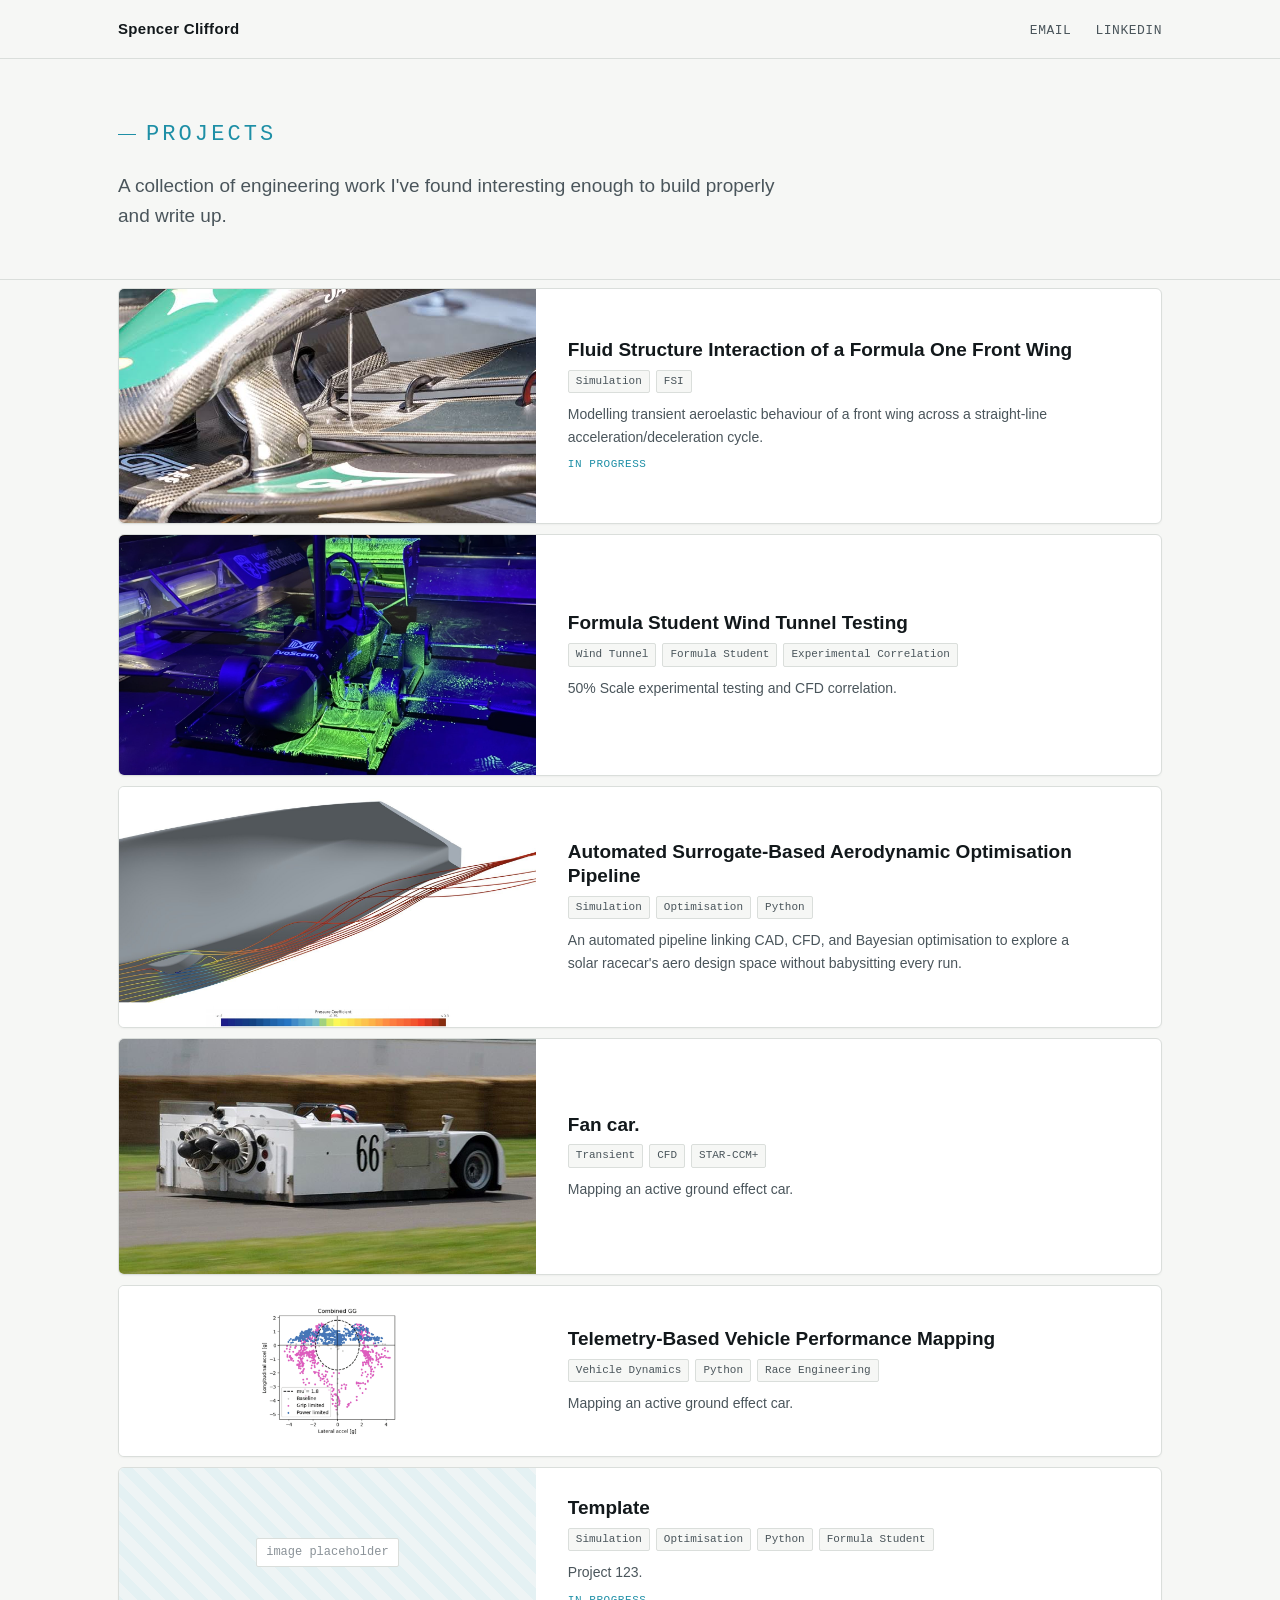
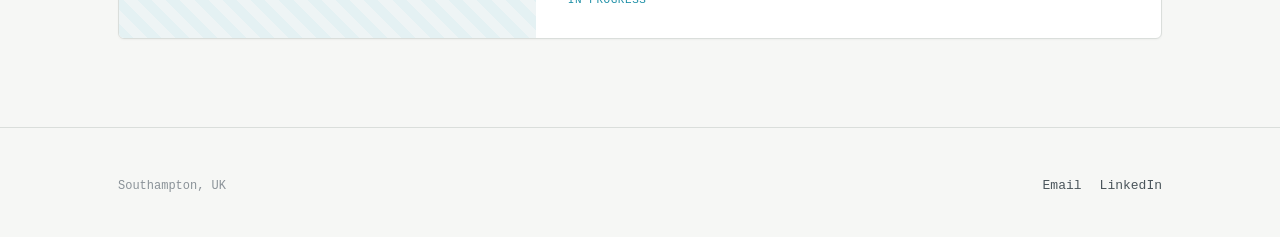
==== commit 0632be82: "Added projects" ====
--- a/index.html
+++ b/index.html
@@ -10,16 +10,6 @@
 <link rel="stylesheet" href="style.css">
 </head>
 <body>
-
-<!--
-  HOW TO ADD A NEW PROJECT
-  1. Copy /project-template.html into /projects/ and rename it (e.g. projects/my-new-project.html).
-  2. Fill in the bracketed placeholders in that file.
-  3. Copy one <a class="project-row">...</a> block below, edit the title/tags/summary,
-     point the href at your new file, and set the thumbnail image or placeholder.
-  4. Image sits on the left by default. Add class="project-row reverse" to flip a specific
-     row's image to the right if you ever want one.
--->
 
 <header class="site">
   <nav class="nav">
@@ -44,7 +34,7 @@
   <div class="project-list">
 
       <a class="project-row" href="projects/fsi-simulation.html">
-        <div class="row-media"><span>image placeholder</span></div>
+        <div class="row-media"><img src="images/FSI/fsi.jpg" alt="Flexi-wing"></div>
         <div class="row-body">
           <h3>Fluid Structure Interaction of a Formula One Front Wing</h3>
           <div class="tags">
@@ -83,13 +73,28 @@
       </a>
 
       <a class="project-row" href="projects/ground-effect.html">
-        <div class="row-media"><img src="images/pipeline-wake-baseline.jpg" alt="SUFST Wind Tunnel img"></div>
+        <div class="row-media"><img src="images/FC/fan-car.jpg" alt="Fan Car"></div>
         <div class="row-body">
           <h3>Fan car.</h3>
           <div class="tags">
             <span class="tag">Transient</span>
             <span class="tag">CFD</span>
             <span class="tag">STAR-CCM+</span>
+          </div>
+          <p>Mapping an active ground effect car.</p>
+        </div>
+      </a>
+
+      <a class="project-row" href="projects/race-eng.html">
+        <div class="row-media padded-img">
+          <img src="images/RE/gg-combined.png" alt="GG Diagram">
+        </div>
+        <div class="row-body">
+          <h3>Telemetry-Based Vehicle Performance Mapping</h3>
+          <div class="tags">
+            <span class="tag">Vehicle Dynamics</span>
+            <span class="tag">Python</span>
+            <span class="tag">Race Engineering</span>
           </div>
           <p>Mapping an active ground effect car.</p>
         </div>
@@ -149,4 +154,4 @@
 })();
 </script>
 </body>
-</html>
+</html>
--- a/style.css
+++ b/style.css
@@ -1,8 +1,3 @@
-/* ==========================================================================
-   Portfolio template — shared stylesheet
-   Used by index.html and every page in /projects/
-   ========================================================================== */
-
 :root{
   --bg:#f6f7f5;
   --bg-panel:#ffffff;
@@ -41,7 +36,6 @@
 
 .wrap{ max-width:var(--wrap); margin:0 auto; padding:0 28px; }
 
-/* ---------- Header ---------- */
 header.site{
   position:sticky; top:0; z-index:50;
   background:rgba(246,247,245,0.92);
@@ -66,12 +60,11 @@
   letter-spacing: 0.04em;
   text-transform: uppercase; 
   color: var(--ink-soft);
-  font-family: 'IBM Plex Mono', monospace; /* Changed from JetBrains Mono */
+  font-family: 'IBM Plex Mono', monospace;
   transition: color .15s ease;
 }
 .nav a.navlink:hover{ color:var(--accent); }
 
-/* ---------- Hero (homepage) ---------- */
 .hero{ padding:58px 0 28px; border-bottom:1px solid var(--line); }
 .eyebrow{
   font-family:'JetBrains Mono', monospace;
@@ -80,21 +73,20 @@
   display:flex; align-items:center; gap:10px;
 }
 .eyebrow::before{ content:''; display:inline-block; width:18px; height:1px; background:var(--accent); }
-.hero h1{ font-size:clamp(40px, 7vw, 66px); font-weight:800; margin-bottom:14px; }
-.hero .lede { font-family: 'IBM Plex Sans', sans-serif; font-size: clamp(18px, 2vw, 20px); color: var(--ink-soft); max-width: 1200px; }
-
-/* ---------- Project list (single-column, isolated blocks) ---------- */
+.hero h1{ font-size: 56px; font-weight:800; margin-bottom:14px; }
+.hero .lede { font-family: 'IBM Plex Sans', sans-serif; font-size: 19px; color: var(--ink-soft); max-width: 65ch; }
+
 .grid-section{ padding:8px 0 88px; }
 
 .project-list{
   display:flex;
   flex-direction:column;
-  gap:24px;
+  gap:10px;
 }
 
 .project-row{
   display:grid;
-  grid-template-columns:2fr 3fr;
+  grid-template-columns: minmax(180px, 2fr) 3fr;
   align-items:stretch;
   border:1px solid var(--line);
   border-radius:6px;
@@ -115,13 +107,13 @@
   .project-row{ opacity:1; transform:none; transition:border-color .2s ease, box-shadow .2s ease; }
 }
 
-/* Optional: add class="project-row reverse" on any individual row to flip its image to the right */
-.project-row.reverse{ grid-template-columns:2fr 3fr; }
+.project-row.reverse{ grid-template-columns: 3fr minmax(180px, 2fr); }
 .project-row.reverse .row-media{ order:2; }
 .project-row.reverse .row-body{ order:1; }
 
 .row-media{
-  min-height:280px;
+  min-height:170px;
+  max-height:240px;
   overflow:hidden;
   background:
     repeating-linear-gradient(45deg, var(--accent-soft), var(--accent-soft) 10px, #eef4f5 10px, #eef4f5 20px);
@@ -137,18 +129,18 @@
   border-radius:var(--radius);
 }
 
-.row-body{ padding:40px 44px; display:flex; flex-direction:column; justify-content:center; }
-.row-body h3{ font-size:26px; margin-bottom:14px; line-height:1.25; transition:color .15s ease; }
-.row-body .tags{ display:flex; flex-wrap:wrap; gap:6px; margin-bottom:16px; }
+.row-body{ padding:20px 32px; display:flex; flex-direction:column; justify-content:center; }
+.row-body h3{ font-size:19px; margin-bottom:8px; line-height:1.25; transition:color .15s ease; }
+.row-body .tags{ display:flex; flex-wrap:wrap; gap:6px; margin-bottom:10px; }
 .row-body .tag{
-  font-size:11.5px; font-family:'JetBrains Mono', monospace;
-  padding:3px 8px; background:var(--bg); border:1px solid var(--line);
+  font-size:11px; font-family:'JetBrains Mono', monospace;
+  padding:2px 7px; background:var(--bg); border:1px solid var(--line);
   border-radius:var(--radius); color:var(--ink-soft);
 }
-.row-body p{ margin:0; font-size:15.5px; color:var(--ink-soft); }
+.row-body p{ margin:0; font-size:14px; color:var(--ink-soft); max-width:65ch; }
 .row-status{
-  display:inline-block; margin-top:16px;
-  font-family:'JetBrains Mono', monospace; font-size:11.5px;
+  display:inline-block; margin-top:8px;
+  font-family:'JetBrains Mono', monospace; font-size:11px;
   color:var(--accent); text-transform:uppercase; letter-spacing:0.05em;
 }
 
@@ -160,20 +152,6 @@
 .project-row:hover h3{ color:var(--accent); }
 .project-row:hover .row-media img{ transform:scale(1.03); }
 
-@media (max-width: 820px){
-  .project-row,
-  .project-row.reverse{
-    grid-template-columns:1fr;
-  }
-  .row-media{ aspect-ratio:16/10; min-height:0; }
-  .project-row .row-media,
-  .project-row.reverse .row-media{ order:1; }
-  .project-row .row-body,
-  .project-row.reverse .row-body{ order:2; }
-  .row-body{ padding:28px 26px; }
-}
-
-/* ---------- Project detail page ---------- */
 .project-hero{ padding:56px 0 40px; border-bottom:1px solid var(--line); }
 .back-link{
   display:inline-flex; align-items:center; gap:6px;
@@ -181,21 +159,21 @@
   text-decoration:none; color:var(--ink-soft); margin-bottom:28px;
 }
 .back-link:hover{ color:var(--accent); }
-.project-hero h1{ font-size:clamp(30px, 5vw, 44px); margin-bottom:14px; }
+.project-hero h1{ font-size: 38px; margin-bottom:14px; }
 .project-hero .tags{ display:flex; flex-wrap:wrap; gap:8px; margin-bottom:20px; }
 .project-hero .tag{
   font-size:12.5px; font-family:'JetBrains Mono', monospace;
   padding:5px 11px; background:var(--bg-panel); border:1px solid var(--line);
   border-radius:var(--radius); color:var(--ink-soft);
 }
-.project-hero .lede{ font-size:17px; color:var(--ink-soft); }
+.project-hero .lede{ font-size:17px; color:var(--ink-soft); max-width:65ch; }
 .hero-flex{
   display:flex;
   align-items:center;
   gap:40px;
   margin-top:8px;
 }
-.hero-flex .lede{ flex:1 1 460; max-width:460px; }
+.hero-flex .lede{ flex:1 1 460px; max-width:460px; }
 .hero-flex .hero-diagram{
   flex:0 1 460px;
   width:460px;
@@ -204,10 +182,6 @@
   border-radius:var(--radius);
   background:#fff;
   margin-top:0;
-}
-@media (max-width: 720px){
-  .hero-flex{ flex-direction:column; }
-  .hero-flex .lede{ max-width:none; }
 }
 
 .detail-section{ padding:48px 0; border-bottom:1px solid var(--line); }
@@ -217,7 +191,7 @@
   text-transform:uppercase; letter-spacing:0.1em; color:var(--ink-faint);
   margin-bottom:18px;
 }
-.detail-section .body{ max-width:900px; color:var(--ink-soft); font-size:16px; }
+.detail-section .body{ max-width:65ch; color:var(--ink-soft); font-size:16px; }
 .detail-section .body p + p{ margin-top:14px; }
 .detail-section .body ul{ padding-left:20px; margin:14px 0 0; }
 .detail-section .body li + li{ margin-top:8px; }
@@ -228,7 +202,6 @@
   border:1px solid var(--line); border-radius:var(--radius); color:var(--ink-soft);
 }
 
-/* Image gallery / placeholders */
 .gallery{
   display:grid; grid-template-columns:repeat(2, 1fr); gap:16px;
 }
@@ -258,25 +231,31 @@
   object-fit:contain;
   display:block;
 }
-
-/* ---------- Story flow (image-led narrative, used inside detail sections) ---------- */
-/* A vertical sequence of image + text pairs, alternating sides, so an image
-   sits directly next to the part of the write-up it illustrates instead of
-   being grouped into a gallery at the end of the section. */
+.row-media.padded-img {
+  background: #ffffff !important;
+  padding: 0;
+}
+.row-media.padded-img img {
+  max-height: 130px;
+  max-width: 80%;
+  width: auto;
+  height: auto;
+  margin: auto;
+  object-fit: contain;
+}
+
 .story{
   display:flex;
   flex-direction:column;
   gap:52px;
 }
-.story-block{
+.story-block,
+.story-block.reverse{
   display:grid;
-  grid-template-columns:minmax(0,1.15fr) minmax(0,1fr);
+  grid-template-columns: 1fr 1fr;
   gap:36px;
   align-items:center;
 }
-.story-block.reverse{
-  grid-template-columns:minmax(0,1fr) minmax(0,1.15fr);
-}
 .story-block.reverse > .story-media{ order:2; }
 .story-block.reverse > .story-text{ order:1; }
 
@@ -285,6 +264,7 @@
   border-radius:var(--radius);
   overflow:hidden;
   background:var(--bg-panel);
+  max-height: 380px;
 }
 .story-media.fit-content {
   background: var(--bg-panel);
@@ -307,12 +287,13 @@
 .story-media img.img-shrink-65 {
   max-width: 65%;
 }
-.story-media img{
-  width:100%;
-  aspect-ratio:4/3;
-  object-fit:contain;
-  background:var(--bg-panel);
-  display:block;
+.story-media img {
+  width: 100%;
+  aspect-ratio: 4/3;
+  max-height: 380px;
+  object-fit: contain;
+  background: var(--bg-panel);
+  display: block;
 }
 .story-media .img-placeholder{
   width:100%;
@@ -337,25 +318,12 @@
   line-height:1.5;
 }
 
-.story-text{ color:var(--ink-soft); font-size:15.5px; }
+.story-text{ color:var(--ink-soft); font-size:15.5px; max-width:65ch; }
 .story-text p{ margin:0; }
 .story-text p + p{ margin-top:14px; }
 .story-text ul{ padding-left:20px; margin:14px 0 0; }
 .story-text li + li{ margin-top:8px; }
 
-@media (max-width: 820px){
-  .story-block,
-  .story-block.reverse{
-    grid-template-columns:1fr;
-    gap:20px;
-  }
-  .story-block > .story-media,
-  .story-block.reverse > .story-media{ order:1; }
-  .story-block > .story-text,
-  .story-block.reverse > .story-text{ order:2; }
-}
-
-/* Placeholder banner for in-progress project pages */
 .placeholder-banner{
   margin-top:18px;
   display:inline-flex; align-items:center; gap:8px;
@@ -364,7 +332,6 @@
   padding:7px 12px; border-radius:var(--radius);
 }
 
-/* ---------- Footer ---------- */
 footer.site{ padding:48px 0 40px; border-top:1px solid var(--line); }
 .footer-inner{
   display:flex; flex-wrap:wrap; align-items:center; justify-content:space-between; gap:16px;
@@ -378,10 +345,39 @@
 .footer-links a:hover{ color:var(--accent); border-color:var(--accent); }
 .copyline{ font-size:12px; color:var(--ink-faint); font-family:'JetBrains Mono', monospace; }
 
-/* ---------- Responsive ---------- */
-@media (max-width: 720px){
+@media (max-width: 700px){
+  .hero h1 { font-size: 38px; }
+  .project-hero h1 { font-size: 28px; }
+  .hero-flex { flex-direction:column; }
+  .hero-flex .lede { max-width:none; }
+  
+  .project-row,
+  .project-row.reverse {
+    grid-template-columns: 1fr;
+  }
+  .row-media { 
+    aspect-ratio: 16/9; 
+    max-height: 200px; 
+    min-height: 0; 
+  }
+  .project-row .row-media,
+  .project-row.reverse .row-media { order: 1; }
+  .project-row .row-body,
+  .project-row.reverse .row-body { order: 2; }
+  .row-body { padding: 24px 20px; }
+
+  .story-block,
+  .story-block.reverse {
+    grid-template-columns: 1fr;
+    gap: 20px;
+  }
+  .story-block > .story-media,
+  .story-block.reverse > .story-media { order: 1; }
+  .story-block > .story-text,
+  .story-block.reverse > .story-text { order: 2; }
+  
   .carousel-btn{ display:none; }
   .gallery{ grid-template-columns:1fr; }
   .nav ul{ gap:14px; }
   .footer-inner{ flex-direction:column; align-items:flex-start; }
-}
+}
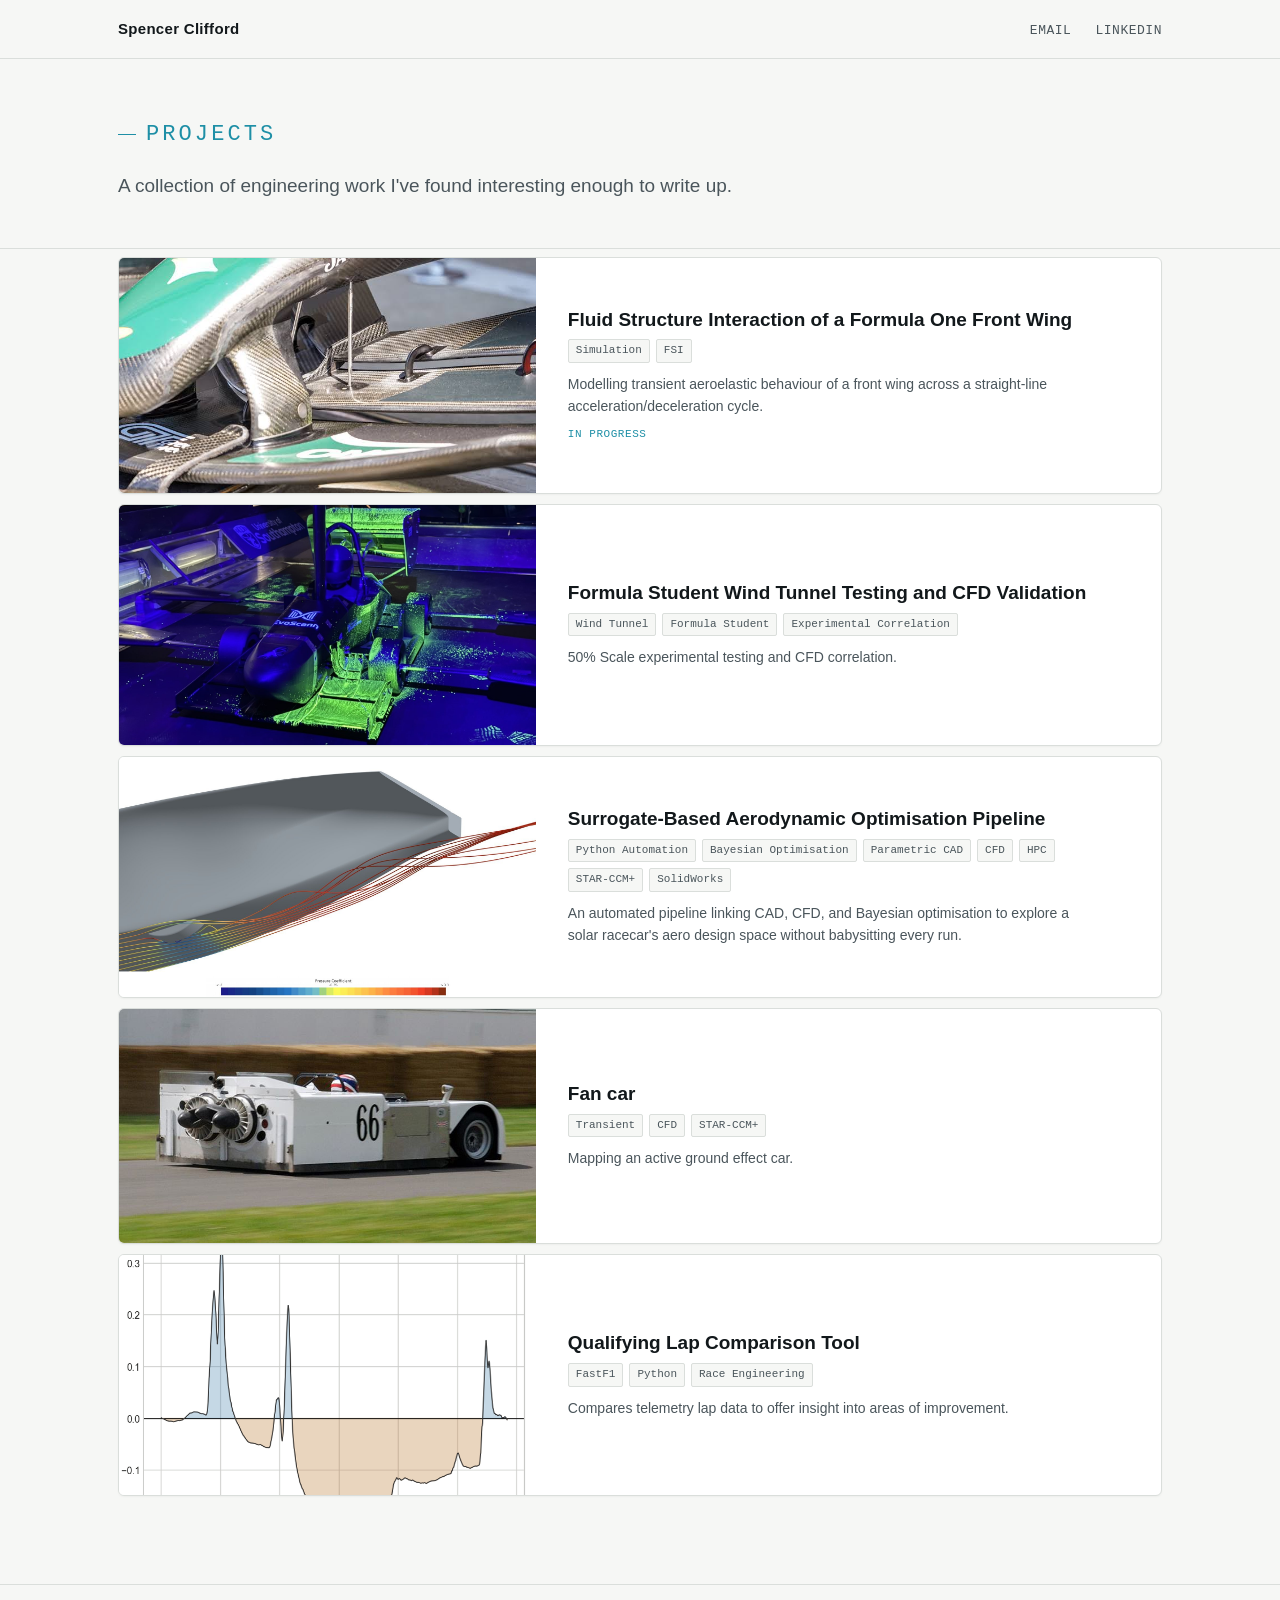
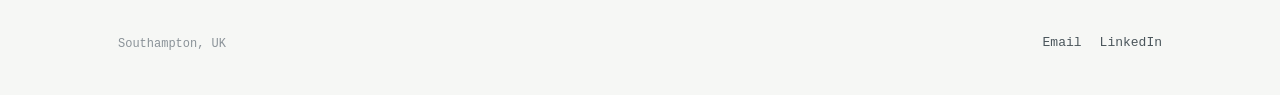
==== commit 5c4000e4: "Added projects and fixed formatting issues" ====
--- a/index.html
+++ b/index.html
@@ -24,7 +24,7 @@
 <section class="hero">
   <div class="wrap">
     <div class="eyebrow">Projects</div>
-    <p class="lede">A collection of engineering work I've found interesting enough to build properly and write up.</p>
+    <p class="lede">A collection of engineering work I've found interesting enough to write up.</p>
   </div>
 </section>
 
@@ -49,7 +49,7 @@
       <a class="project-row" href="projects/sufst-wt.html">
         <div class="row-media"><img src="images/WT/flow-vis-front-2.jpg" alt="SUFST Wind Tunnel img"></div>
         <div class="row-body">
-          <h3>Formula Student Wind Tunnel Testing</h3>
+          <h3>Formula Student Wind Tunnel Testing and CFD Validation</h3>
           <div class="tags">
             <span class="tag">Wind Tunnel</span>
             <span class="tag">Formula Student</span>
@@ -62,11 +62,15 @@
       <a class="project-row" href="projects/optimisation-pipeline.html">
         <div class="row-media"><img src="images/pipeline-wake-baseline.jpg" alt="Aero Optimisation Pipeline"></div>
         <div class="row-body">
-          <h3>Automated Surrogate-Based Aerodynamic Optimisation Pipeline</h3>
+          <h3>Surrogate-Based Aerodynamic Optimisation Pipeline</h3>
           <div class="tags">
-            <span class="tag">Simulation</span>
-            <span class="tag">Optimisation</span>
-            <span class="tag">Python</span>
+            <span class="tag">Python Automation</span>
+            <span class="tag">Bayesian Optimisation</span>
+            <span class="tag">Parametric CAD</span>
+            <span class="tag">CFD</span>
+            <span class="tag">HPC</span>
+            <span class="tag">STAR-CCM+</span>
+            <span class="tag">SolidWorks</span>
           </div>
           <p>An automated pipeline linking CAD, CFD, and Bayesian optimisation to explore a solar racecar's aero design space without babysitting every run.</p>
         </div>
@@ -75,7 +79,7 @@
       <a class="project-row" href="projects/ground-effect.html">
         <div class="row-media"><img src="images/FC/fan-car.jpg" alt="Fan Car"></div>
         <div class="row-body">
-          <h3>Fan car.</h3>
+          <h3>Fan car</h3>
           <div class="tags">
             <span class="tag">Transient</span>
             <span class="tag">CFD</span>
@@ -86,32 +90,15 @@
       </a>
 
       <a class="project-row" href="projects/race-eng.html">
-        <div class="row-media padded-img">
-          <img src="images/RE/gg-combined.png" alt="GG Diagram">
-        </div>
+        <div class="row-media"><img src="images/RE/delta-close.png" alt="Lap delta."></div>
         <div class="row-body">
-          <h3>Telemetry-Based Vehicle Performance Mapping</h3>
+          <h3>Qualifying Lap Comparison Tool</h3>
           <div class="tags">
-            <span class="tag">Vehicle Dynamics</span>
+            <span class="tag">FastF1</span>
             <span class="tag">Python</span>
             <span class="tag">Race Engineering</span>
           </div>
-          <p>Mapping an active ground effect car.</p>
-        </div>
-      </a>
-
-      <a class="project-row" href="projects/sufst-optimisation.html">
-        <div class="row-media"><span>image placeholder</span></div>
-        <div class="row-body">
-          <h3>Template</h3>
-          <div class="tags">
-            <span class="tag">Simulation</span>
-            <span class="tag">Optimisation</span>
-            <span class="tag">Python</span>
-            <span class="tag">Formula Student</span>
-          </div>
-          <p>Project 123.</p>
-          <span class="row-status">In progress</span>
+          <p>Compares telemetry lap data to offer insight into areas of improvement.</p>
         </div>
       </a>
 
--- a/style.css
+++ b/style.css
@@ -191,7 +191,7 @@
   text-transform:uppercase; letter-spacing:0.1em; color:var(--ink-faint);
   margin-bottom:18px;
 }
-.detail-section .body{ max-width:65ch; color:var(--ink-soft); font-size:16px; }
+.detail-section .body{ color:var(--ink-soft); font-size:16px; }
 .detail-section .body p + p{ margin-top:14px; }
 .detail-section .body ul{ padding-left:20px; margin:14px 0 0; }
 .detail-section .body li + li{ margin-top:8px; }
@@ -258,6 +258,16 @@
 }
 .story-block.reverse > .story-media{ order:2; }
 .story-block.reverse > .story-text{ order:1; }
+
+/* Text-only blocks (no <img> in the markup at all) stretch full width.
+   Blocks that DO have an image keep the two-column layout, even if
+   that image hasn't been uploaded yet. */
+.story-block:not(:has(.story-media)){
+  grid-template-columns: 1fr;
+}
+.story-block:not(:has(.story-media)) .story-text{
+  max-width: none;
+}
 
 .story-media{
   border:1px solid var(--line);
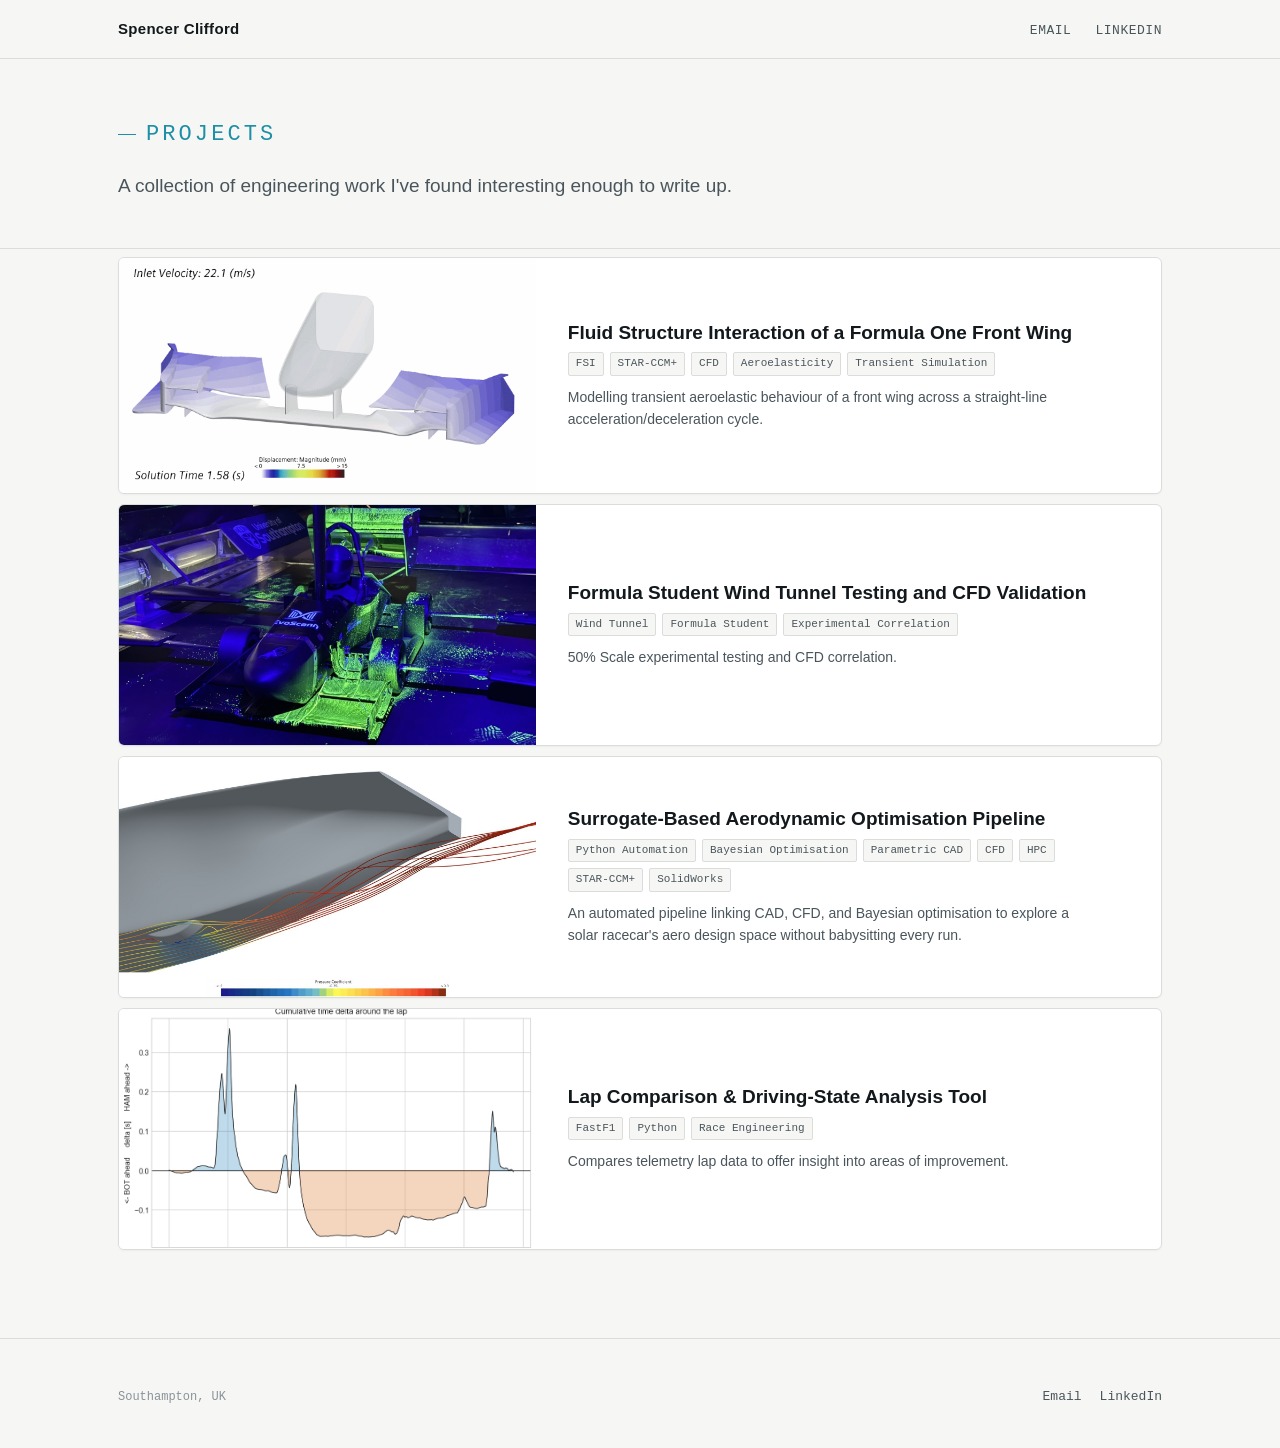
==== commit 6493e5b3: "'Refinements'" ====
--- a/index.html
+++ b/index.html
@@ -34,15 +34,17 @@
   <div class="project-list">
 
       <a class="project-row" href="projects/fsi-simulation.html">
-        <div class="row-media"><img src="images/FSI/fsi.jpg" alt="Flexi-wing"></div>
+        <div class="row-media"><img src="images/FSI/DisplacementAnimation2.gif" alt="Flexi-wing"></div>
         <div class="row-body">
           <h3>Fluid Structure Interaction of a Formula One Front Wing</h3>
           <div class="tags">
-            <span class="tag">Simulation</span>
             <span class="tag">FSI</span>
+            <span class="tag">STAR-CCM+</span>
+            <span class="tag">CFD</span>
+            <span class="tag">Aeroelasticity</span>
+            <span class="tag">Transient Simulation</span>
           </div>
           <p>Modelling transient aeroelastic behaviour of a front wing across a straight-line acceleration/deceleration cycle.</p>
-          <span class="row-status">In progress</span>
         </div>
       </a>
 
@@ -60,7 +62,7 @@
       </a>
 
       <a class="project-row" href="projects/optimisation-pipeline.html">
-        <div class="row-media"><img src="images/pipeline-wake-baseline.jpg" alt="Aero Optimisation Pipeline"></div>
+        <div class="row-media"><img src="images/OPT/pipeline-wake-baseline.jpg" alt="Aero Optimisation Pipeline"></div>
         <div class="row-body">
           <h3>Surrogate-Based Aerodynamic Optimisation Pipeline</h3>
           <div class="tags">
@@ -76,23 +78,10 @@
         </div>
       </a>
 
-      <a class="project-row" href="projects/ground-effect.html">
-        <div class="row-media"><img src="images/FC/fan-car.jpg" alt="Fan Car"></div>
+      <a class="project-row" href="projects/race-eng.html">
+        <div class="row-media"><img src="images/RE/delta.png" alt="Lap delta."></div>
         <div class="row-body">
-          <h3>Fan car</h3>
-          <div class="tags">
-            <span class="tag">Transient</span>
-            <span class="tag">CFD</span>
-            <span class="tag">STAR-CCM+</span>
-          </div>
-          <p>Mapping an active ground effect car.</p>
-        </div>
-      </a>
-
-      <a class="project-row" href="projects/race-eng.html">
-        <div class="row-media"><img src="images/RE/delta-close.png" alt="Lap delta."></div>
-        <div class="row-body">
-          <h3>Qualifying Lap Comparison Tool</h3>
+          <h3>Lap Comparison & Driving-State Analysis Tool</h3>
           <div class="tags">
             <span class="tag">FastF1</span>
             <span class="tag">Python</span>
--- a/style.css
+++ b/style.css
@@ -255,6 +255,12 @@
   grid-template-columns: 1fr 1fr;
   gap:36px;
   align-items:center;
+}
+.story-block:has(.story-media.two-up){
+  grid-template-columns: 2fr 1fr;
+}
+.story-block.reverse:has(.story-media.two-up){
+  grid-template-columns: 1fr 2fr;
 }
 .story-block.reverse > .story-media{ order:2; }
 .story-block.reverse > .story-text{ order:1; }
